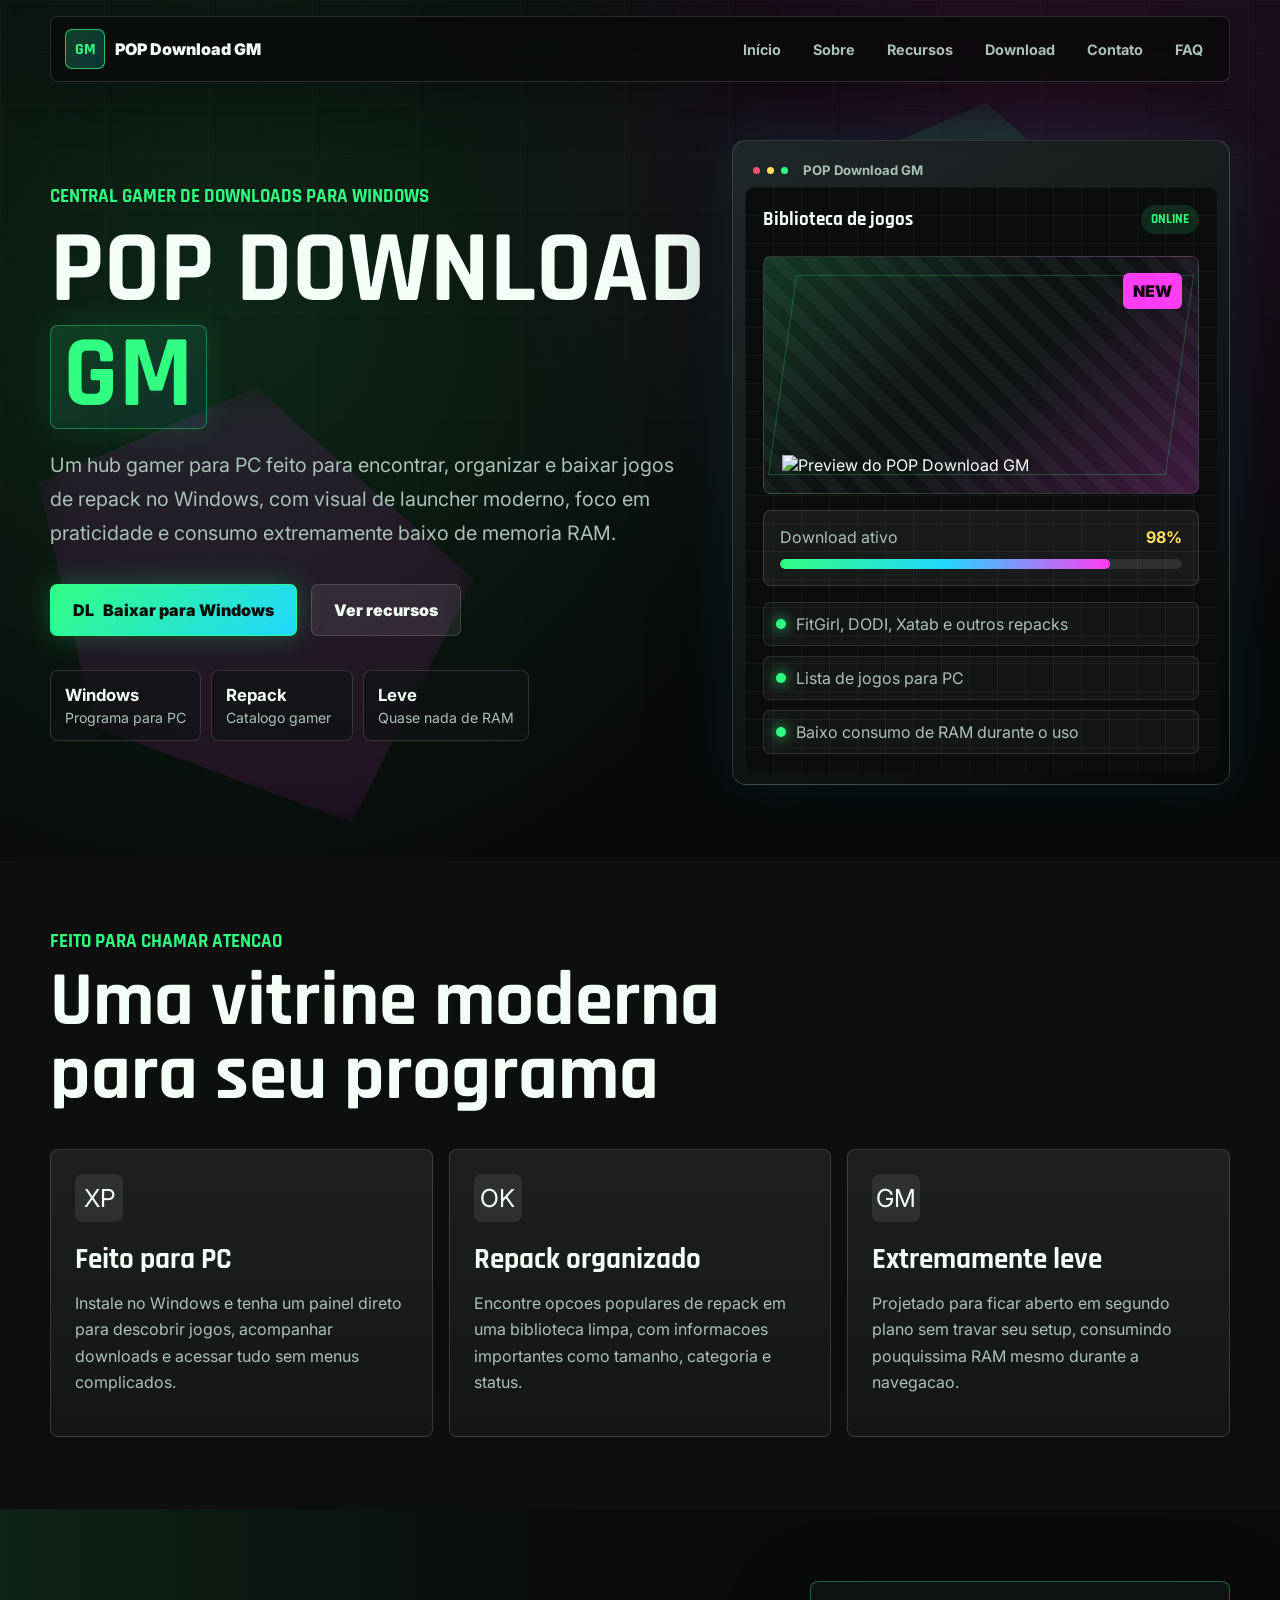
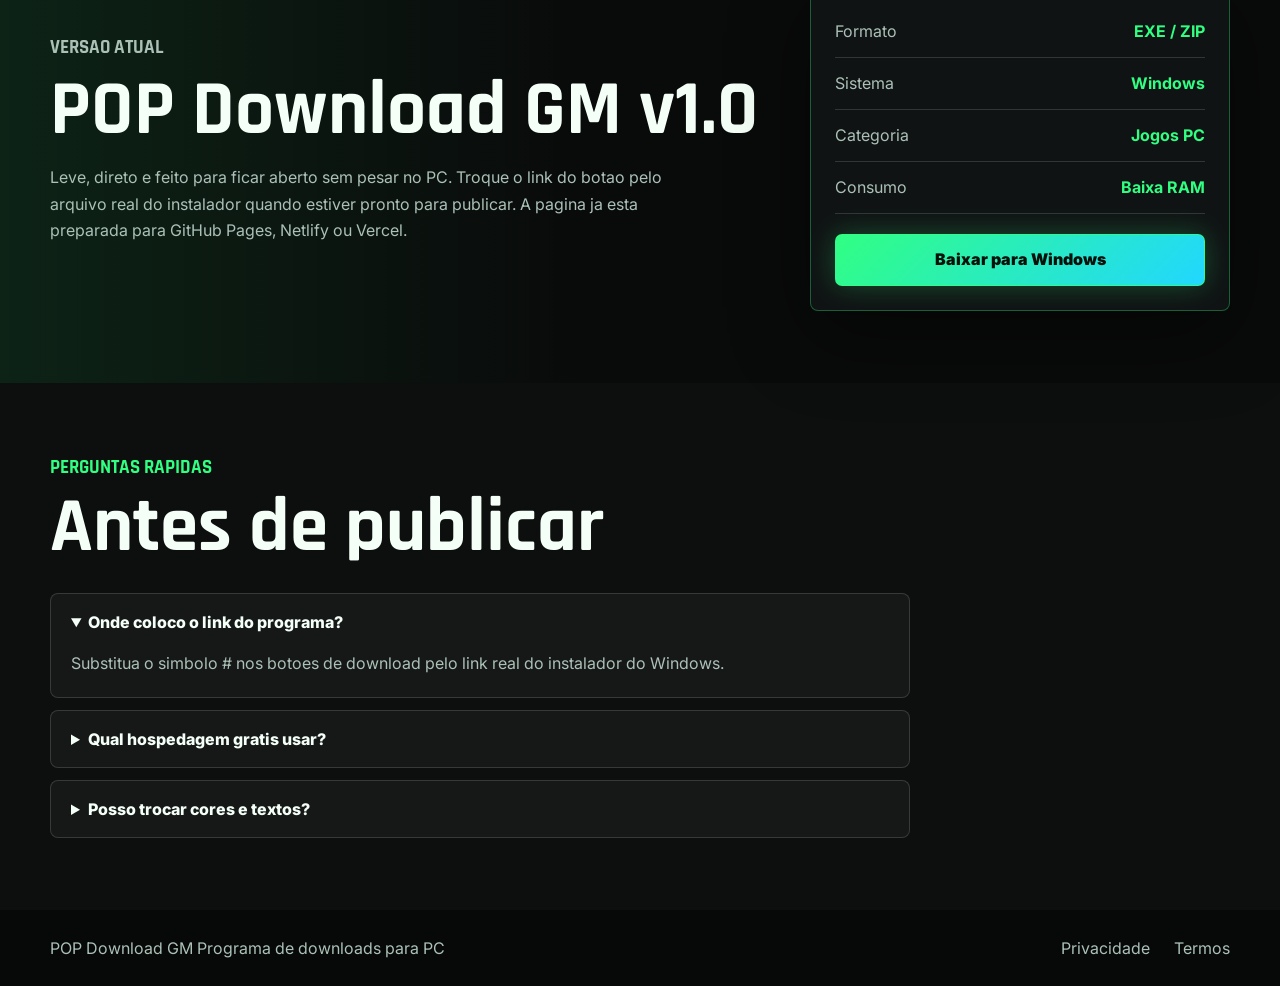
==== index.html @ 10d35683 "Update index.html" ====
<!DOCTYPE html>
<html lang="pt-BR">
<head>
  <meta charset="UTF-8">
  <meta name="viewport" content="width=device-width, initial-scale=1.0">
  <title>POP Download GM</title>
  <meta name="description" content="Site oficial do POP Download GM, programa para Windows que organiza downloads de jogos no PC.">
  <link rel="preconnect" href="https://fonts.googleapis.com">
  <link rel="preconnect" href="https://fonts.gstatic.com" crossorigin>
  <link href="https://fonts.googleapis.com/css2?family=Inter:wght@400;500;700;800;900&family=Rajdhani:wght@600;700&display=swap" rel="stylesheet">
  <link rel="stylesheet" href="styles.css">
</head>
<body>
  <header class="site-header">
    <a class="brand" href="index.html" aria-label="POP Download GM">
      <span class="brand-mark">GM</span>
      <span>POP Download GM</span>
    </a>

    <nav class="nav-links" aria-label="Navegacao principal">
      <a href="index.html">Início</a>
      <a href="about.html">Sobre</a>
      <a href="index.html#recursos">Recursos</a>
      <a href="download.html">Download</a>
      <a href="contact.html">Contato</a>
      <a href="index.html#faq">FAQ</a>
    </nav>
  </header>

  <main id="top">
    <section class="hero-section">
      <div class="hero-grid" aria-hidden="true"></div>
      <div class="hero-light hero-light-one" aria-hidden="true"></div>
      <div class="hero-light hero-light-two" aria-hidden="true"></div>

      <div class="hero-content">
        <p class="eyebrow">Central gamer de downloads para Windows</p>
        <h1 class="hero-title">
          <span>POP Download</span>
          <span class="hero-title-accent">GM</span>
        </h1>
        <p class="hero-copy">
          Um hub gamer para PC feito para encontrar, organizar e baixar jogos de repack no Windows,
          com visual de launcher moderno, foco em praticidade e consumo extremamente baixo de memoria RAM.
        </p>

        <div class="hero-actions" id="download">
          <a class="button button-primary" href="download.html" aria-label="Baixar POP Download GM">
            <span class="button-icon" aria-hidden="true">DL</span>
            Baixar para Windows
          </a>
          <a class="button button-secondary" href="#recursos">
            Ver recursos
          </a>
        </div>

        <div class="hero-stats" aria-label="Destaques do programa">
          <div>
            <strong>Windows</strong>
            <span>Programa para PC</span>
          </div>
          <div>
            <strong>Repack</strong>
            <span>Catalogo gamer</span>
          </div>
          <div>
            <strong>Leve</strong>
            <span>Quase nada de RAM</span>
          </div>
        </div>
      </div>

      <div class="app-showcase" aria-label="Previa visual do programa">
        <div class="desktop-frame">
          <div class="desktop-top">
            <span></span>
            <span></span>
            <span></span>
            <strong>POP Download GM</strong>
          </div>
          <div class="app-screen">
            <div class="screen-header">
              <span>Biblioteca de jogos</span>
              <strong>ONLINE</strong>
            </div>
            <div class="game-cover">
  <img src="popdownloadgm.png" alt="Preview do POP Download GM" class="cover-image">
  <div class="cover-badge">NEW</div>
</div>
            <div class="progress-panel">
              <span>Download ativo</span>
              <strong>98%</strong>
              <div class="progress-track">
                <div class="progress-fill"></div>
              </div>
            </div>
            <div class="app-list">
              <div><span></span> FitGirl, DODI, Xatab e outros repacks</div>
              <div><span></span> Lista de jogos para PC</div>
              <div><span></span> Baixo consumo de RAM durante o uso</div>
            </div>
          </div>
        </div>
      </div>
    </section>

    <section class="feature-band" id="recursos">
      <div class="section-heading">
        <p class="eyebrow">Feito para chamar atencao</p>
        <h2>Uma vitrine moderna para seu programa</h2>
      </div>

      <div class="feature-grid">
        <article class="feature-card">
          <span class="feature-icon">XP</span>
          <h3>Feito para PC</h3>
          <p>Instale no Windows e tenha um painel direto para descobrir jogos, acompanhar downloads e acessar tudo sem menus complicados.</p>
        </article>
        <article class="feature-card">
          <span class="feature-icon">OK</span>
          <h3>Repack organizado</h3>
          <p>Encontre opcoes populares de repack em uma biblioteca limpa, com informacoes importantes como tamanho, categoria e status.</p>
        </article>
        <article class="feature-card">
          <span class="feature-icon">GM</span>
          <h3>Extremamente leve</h3>
          <p>Projetado para ficar aberto em segundo plano sem travar seu setup, consumindo pouquissima RAM mesmo durante a navegacao.</p>
        </article>
      </div>
    </section>

    <section class="download-band">
      <div class="download-copy">
        <p class="eyebrow">Versao atual</p>
        <h2>POP Download GM v1.0</h2>
        <p>
          Leve, direto e feito para ficar aberto sem pesar no PC. Troque o link do botao pelo arquivo real do instalador quando estiver pronto para publicar.
          A pagina ja esta preparada para GitHub Pages, Netlify ou Vercel.
        </p>
      </div>

      <div class="download-panel">
        <div class="version-row">
          <span>Formato</span>
          <strong>EXE / ZIP</strong>
        </div>
        <div class="version-row">
          <span>Sistema</span>
          <strong>Windows</strong>
        </div>
        <div class="version-row">
          <span>Categoria</span>
          <strong>Jogos PC</strong>
        </div>
        <div class="version-row">
          <span>Consumo</span>
          <strong>Baixa RAM</strong>
        </div>
        <a class="button button-primary button-full" href="download.html">Baixar para Windows</a>
      </div>
    </section>

    <section class="faq-band" id="faq">
      <div class="section-heading">
        <p class="eyebrow">Perguntas rapidas</p>
        <h2>Antes de publicar</h2>
      </div>

      <div class="faq-list">
        <details open>
          <summary>Onde coloco o link do programa?</summary>
          <p>Substitua o simbolo # nos botoes de download pelo link real do instalador do Windows.</p>
        </details>
        <details>
          <summary>Qual hospedagem gratis usar?</summary>
          <p>GitHub Pages e uma boa opcao para site estatico. Netlify tambem e simples e tem publicacao por arrastar a pasta.</p>
        </details>
        <details>
          <summary>Posso trocar cores e textos?</summary>
          <p>Sim. Os textos estao no arquivo HTML e as cores principais estao no inicio do arquivo CSS.</p>
        </details>
      </div>
    </section>
  </main>

  <footer class="site-footer">
    <div>
      <span>POP Download GM</span>
      <span>Programa de downloads para PC</span>
    </div>
    <div style="display: flex; gap: 24px;">
      <a href="privacy.html">Privacidade</a>
      <a href="terms.html">Termos</a>
    </div>
  </footer>
</body>
</html>
---- styles.css ----
:root {
  --bg: #080909;
  --panel: #101314;
  --panel-strong: #171b1c;
  --line: rgba(255, 255, 255, 0.14);
  --text: #f4fff8;
  --muted: #abc1b7;
  --green: #30ff82;
  --cyan: #22d7ff;
  --pink: #ff3df2;
  --yellow: #ffdf5c;
  --danger: #ff4d6d;
  --shadow: 0 24px 80px rgba(0, 0, 0, 0.45);
}

* {
  box-sizing: border-box;
}

html {
  scroll-behavior: smooth;
}

body {
  margin: 0;
  min-width: 320px;
  background:
    radial-gradient(circle at 18% 12%, rgba(48, 255, 130, 0.12), transparent 25%),
    radial-gradient(circle at 82% 4%, rgba(255, 61, 242, 0.12), transparent 22%),
    var(--bg);
  color: var(--text);
  font-family: "Inter", Arial, sans-serif;
}

a {
  color: inherit;
  text-decoration: none;
}

.site-header {
  position: fixed;
  inset: 0 0 auto;
  z-index: 10;
  display: flex;
  align-items: center;
  justify-content: space-between;
  gap: 24px;
  width: min(1180px, calc(100% - 32px));
  margin: 16px auto 0;
  padding: 12px 14px;
  border: 1px solid var(--line);
  border-radius: 8px;
  background: rgba(8, 9, 9, 0.78);
  box-shadow: 0 16px 50px rgba(0, 0, 0, 0.28);
  backdrop-filter: blur(18px);
}

.brand,
.nav-links,
.hero-actions,
.hero-stats,
.desktop-top,
.screen-header,
.version-row,
.site-footer {
  display: flex;
  align-items: center;
}

.brand {
  gap: 10px;
  font-weight: 900;
  white-space: nowrap;
}

.brand-mark {
  display: grid;
  width: 40px;
  aspect-ratio: 1;
  place-items: center;
  border: 1px solid rgba(48, 255, 130, 0.7);
  border-radius: 7px;
  background: linear-gradient(135deg, rgba(48, 255, 130, 0.22), rgba(34, 215, 255, 0.2));
  color: var(--green);
  font-family: "Rajdhani", Arial, sans-serif;
}

.nav-links {
  gap: 8px;
  color: var(--muted);
  font-size: 0.9rem;
  font-weight: 700;
}

.nav-links a {
  padding: 10px 12px;
  border-radius: 7px;
}

.nav-links a:hover {
  background: rgba(255, 255, 255, 0.08);
  color: var(--text);
}

.hero-section {
  position: relative;
  display: grid;
  grid-template-columns: minmax(0, 1.02fr) minmax(320px, 0.8fr);
  gap: 48px;
  min-height: 92vh;
  padding: 140px max(24px, calc((100vw - 1180px) / 2)) 72px;
  overflow: hidden;
}

.hero-grid {
  position: absolute;
  inset: 0;
  opacity: 0.18;
  background-image:
    linear-gradient(rgba(255, 255, 255, 0.13) 1px, transparent 1px),
    linear-gradient(90deg, rgba(255, 255, 255, 0.13) 1px, transparent 1px);
  background-size: 52px 52px;
  mask-image: linear-gradient(to bottom, black, transparent 88%);
}

.hero-light {
  position: absolute;
  width: 34vw;
  min-width: 340px;
  aspect-ratio: 1;
  filter: blur(20px);
  opacity: 0.38;
  clip-path: polygon(50% 0, 100% 44%, 72% 100%, 13% 78%, 0 22%);
}

.hero-light-one {
  top: 12%;
  right: 6%;
  background: rgba(48, 255, 130, 0.32);
}

.hero-light-two {
  bottom: 4%;
  left: 3%;
  background: rgba(255, 61, 242, 0.26);
}

.hero-content,
.app-showcase {
  position: relative;
  z-index: 1;
}

.hero-content {
  align-self: center;
}

.eyebrow {
  margin: 0 0 12px;
  color: var(--green);
  font-family: "Rajdhani", Arial, sans-serif;
  font-size: clamp(1rem, 2vw, 1.18rem);
  font-weight: 700;
  text-transform: uppercase;
}

h1,
h2,
h3,
p {
  overflow-wrap: anywhere;
}

h1,
h2,
h3 {
  margin: 0;
  line-height: 0.96;
  font-family: "Rajdhani", Arial, sans-serif;
}

h1 {
  max-width: 780px;
  font-size: clamp(3.8rem, 8vw, 7.9rem);
  text-transform: uppercase;
}

.hero-title {
  display: grid;
  gap: 6px;
  max-width: 940px;
  overflow-wrap: normal;
}

.hero-title span {
  display: block;
  width: fit-content;
  max-width: 100%;
  white-space: nowrap;
}

.hero-title-accent {
  padding: 0 0.12em 0.04em;
  border: 1px solid rgba(48, 255, 130, 0.36);
  border-radius: 8px;
  background: linear-gradient(135deg, rgba(48, 255, 130, 0.14), rgba(34, 215, 255, 0.08));
  color: var(--green);
  box-shadow: 0 0 34px rgba(48, 255, 130, 0.12);
}

h2 {
  font-size: clamp(2.35rem, 6vw, 5rem);
}

h3 {
  font-size: 1.8rem;
}

.hero-copy {
  max-width: 680px;
  margin: 20px 0 0;
  color: var(--muted);
  font-size: clamp(1rem, 1.8vw, 1.24rem);
  line-height: 1.7;
}

.hero-actions {
  flex-wrap: wrap;
  gap: 14px;
  margin-top: 34px;
}

.button {
  display: inline-flex;
  align-items: center;
  justify-content: center;
  min-height: 52px;
  padding: 0 22px;
  border: 1px solid var(--line);
  border-radius: 7px;
  font-weight: 900;
  line-height: 1.1;
  transition: transform 180ms ease, border-color 180ms ease, box-shadow 180ms ease;
}

.button:hover {
  transform: translateY(-2px);
}

.button-primary {
  border-color: rgba(48, 255, 130, 0.8);
  background: linear-gradient(135deg, var(--green), var(--cyan));
  color: #04100a;
  box-shadow: 0 0 28px rgba(48, 255, 130, 0.26);
}

.button-secondary {
  background: rgba(255, 255, 255, 0.08);
  color: var(--text);
}

.button-full {
  width: 100%;
  margin-top: 20px;
}

.button-icon {
  margin-right: 9px;
}

.hero-stats {
  flex-wrap: wrap;
  gap: 10px;
  margin-top: 34px;
}

.hero-stats div {
  min-width: 142px;
  padding: 14px;
  border: 1px solid var(--line);
  border-radius: 8px;
  background: rgba(16, 19, 20, 0.72);
}

.hero-stats strong,
.hero-stats span {
  display: block;
}

.hero-stats strong {
  color: var(--text);
  font-size: 1.05rem;
}

.hero-stats span {
  margin-top: 4px;
  color: var(--muted);
  font-size: 0.88rem;
}

.app-showcase {
  display: grid;
  place-items: center;
  min-height: 520px;
}

.desktop-frame {
  width: min(520px, 100%);
  padding: 12px;
  border: 1px solid rgba(255, 255, 255, 0.16);
  border-radius: 14px;
  background: linear-gradient(145deg, #202728, #070808);
  box-shadow: var(--shadow), 0 0 55px rgba(34, 215, 255, 0.14);
}

.desktop-top {
  justify-content: flex-start;
  gap: 7px;
  height: 34px;
  padding: 0 8px;
}

.desktop-top span {
  display: block;
  width: 7px;
  aspect-ratio: 1;
  border-radius: 50%;
  background: var(--line);
}

.desktop-top span:nth-child(1) {
  background: var(--danger);
}

.desktop-top span:nth-child(2) {
  background: var(--yellow);
}

.desktop-top span:nth-child(3) {
  background: var(--green);
}

.desktop-top strong {
  margin-left: 8px;
  color: var(--muted);
  font-size: 0.82rem;
}

.app-screen {
  min-height: 430px;
  padding: 18px;
  border-radius: 10px;
  background:
    linear-gradient(rgba(255, 255, 255, 0.04) 1px, transparent 1px),
    linear-gradient(90deg, rgba(255, 255, 255, 0.04) 1px, transparent 1px),
    #0b0d0d;
  background-size: 28px 28px;
}

.screen-header {
  justify-content: space-between;
  gap: 12px;
  font-family: "Rajdhani", Arial, sans-serif;
}

.screen-header span {
  font-size: 1.2rem;
  font-weight: 700;
}

.screen-header strong {
  padding: 6px 10px;
  border-radius: 999px;
  background: rgba(48, 255, 130, 0.12);
  color: var(--green);
  font-size: 0.84rem;
}

.game-cover {
  position: relative;
  display: flex;
  align-items: end;
  min-height: 238px;
  margin-top: 22px;
  padding: 18px;
  border: 1px solid rgba(255, 255, 255, 0.12);
  border-radius: 8px;
  overflow: hidden;
  background:
    linear-gradient(135deg, rgba(48, 255, 130, 0.16), transparent 42%),
    linear-gradient(315deg, rgba(255, 61, 242, 0.2), transparent 45%),
    repeating-linear-gradient(45deg, #161b1c 0 12px, #0f1213 12px 24px);
}

.game-cover::before {
  content: "";
  position: absolute;
  inset: 18px;
  border: 1px solid rgba(48, 255, 130, 0.24);
  transform: skew(-8deg);
}

.cover-badge {
  position: absolute;
  top: 16px;
  right: 16px;
  padding: 8px 10px;
  border-radius: 6px;
  background: var(--pink);
  color: #160016;
  font-weight: 900;
}

.cover-title {
  position: relative;
  font-family: "Rajdhani", Arial, sans-serif;
  font-size: 2.4rem;
  font-weight: 700;
}

.progress-panel {
  margin-top: 16px;
  padding: 16px;
  border: 1px solid var(--line);
  border-radius: 8px;
  background: rgba(255, 255, 255, 0.06);
}

.progress-panel span,
.progress-panel strong {
  display: inline-block;
}

.progress-panel span {
  color: var(--muted);
}

.progress-panel strong {
  float: right;
  color: var(--yellow);
}

.progress-track {
  clear: both;
  height: 10px;
  margin-top: 12px;
  border-radius: 999px;
  background: rgba(255, 255, 255, 0.1);
  overflow: hidden;
}

.progress-fill {
  width: 82%;
  height: 100%;
  border-radius: inherit;
  background: linear-gradient(90deg, var(--green), var(--cyan), var(--pink));
}

.app-list {
  display: grid;
  gap: 10px;
  margin-top: 16px;
}

.app-list div {
  display: flex;
  align-items: center;
  gap: 10px;
  min-height: 44px;
  padding: 0 12px;
  border: 1px solid rgba(255, 255, 255, 0.1);
  border-radius: 7px;
  color: var(--muted);
  background: rgba(255, 255, 255, 0.04);
}

.app-list span {
  width: 10px;
  aspect-ratio: 1;
  border-radius: 50%;
  background: var(--green);
  box-shadow: 0 0 14px var(--green);
}

.feature-band,
.download-band,
.faq-band {
  padding: 72px max(24px, calc((100vw - 1180px) / 2));
}

.feature-band {
  background: #0d0f0f;
}

.section-heading {
  max-width: 760px;
}

.feature-grid {
  display: grid;
  grid-template-columns: repeat(3, minmax(0, 1fr));
  gap: 16px;
  margin-top: 36px;
}

.feature-card {
  min-height: 250px;
  padding: 24px;
  border: 1px solid var(--line);
  border-radius: 8px;
  background: linear-gradient(180deg, rgba(255, 255, 255, 0.07), rgba(255, 255, 255, 0.03));
}

.feature-icon {
  display: grid;
  width: 48px;
  aspect-ratio: 1;
  place-items: center;
  margin-bottom: 24px;
  border-radius: 8px;
  background: rgba(255, 255, 255, 0.08);
  font-size: 1.55rem;
}

.feature-card p,
.download-copy p,
.faq-list p {
  color: var(--muted);
  line-height: 1.65;
}

.download-band {
  display: grid;
  grid-template-columns: minmax(0, 1fr) minmax(280px, 420px);
  gap: 32px;
  align-items: center;
  background:
    linear-gradient(90deg, rgba(48, 255, 130, 0.1), transparent 46%),
    #090a0a;
}

.download-copy p {
  max-width: 660px;
}

.download-panel {
  padding: 24px;
  border: 1px solid rgba(48, 255, 130, 0.32);
  border-radius: 8px;
  background: var(--panel);
  box-shadow: var(--shadow);
}

.version-row {
  justify-content: space-between;
  gap: 18px;
  min-height: 52px;
  border-bottom: 1px solid var(--line);
}

.version-row span {
  color: var(--muted);
}

.version-row strong {
  color: var(--green);
}

.faq-band {
  background: #0d0f0f;
}

.faq-list {
  display: grid;
  gap: 12px;
  max-width: 860px;
  margin-top: 28px;
}

details {
  border: 1px solid var(--line);
  border-radius: 8px;
  background: rgba(255, 255, 255, 0.04);
}

summary {
  cursor: pointer;
  padding: 18px 20px;
  font-weight: 800;
}

details p {
  margin: 0;
  padding: 0 20px 20px;
}

.site-footer {
  justify-content: space-between;
  gap: 16px;
  padding: 28px max(24px, calc((100vw - 1180px) / 2));
  color: var(--muted);
  background: #070808;
}

.download-hero {
  position: relative;
  display: grid;
  grid-template-columns: minmax(0, 1fr) minmax(300px, 430px);
  gap: 36px;
  align-items: center;
  min-height: 82vh;
  padding: 140px max(24px, calc((100vw - 1180px) / 2)) 72px;
  overflow: hidden;
}

.download-hero-copy,
.release-card {
  position: relative;
  z-index: 1;
}

.download-title {
  max-width: 820px;
  font-size: clamp(3.3rem, 8vw, 7.4rem);
}

.download-hero-copy p {
  max-width: 720px;
  color: var(--muted);
  font-size: clamp(1rem, 1.7vw, 1.2rem);
  line-height: 1.7;
}

.release-card,
.download-option,
.notice-panel {
  border: 1px solid var(--line);
  border-radius: 8px;
  background: linear-gradient(180deg, rgba(255, 255, 255, 0.07), rgba(255, 255, 255, 0.03));
  box-shadow: var(--shadow);
}

.release-card {
  padding: 24px;
}

.release-status,
.release-meter {
  padding-bottom: 18px;
  border-bottom: 1px solid var(--line);
}

.release-status span,
.release-status strong,
.release-meter span,
.release-meter strong,
.release-specs span,
.release-specs strong {
  display: block;
}

.release-status span,
.release-meter span,
.release-specs span {
  color: var(--muted);
}

.release-status strong {
  margin-top: 6px;
  color: var(--green);
  font-family: "Rajdhani", Arial, sans-serif;
  font-size: 3.2rem;
  line-height: 1;
}

.release-meter {
  margin-top: 18px;
}

.release-meter strong {
  margin-top: 5px;
  color: var(--yellow);
}

.release-specs {
  display: grid;
  gap: 14px;
  margin-top: 18px;
}

.release-specs div {
  display: flex;
  align-items: center;
  justify-content: space-between;
  gap: 16px;
  min-height: 48px;
  padding: 0 12px;
  border: 1px solid rgba(255, 255, 255, 0.1);
  border-radius: 7px;
  background: rgba(255, 255, 255, 0.04);
}

.release-specs strong {
  color: var(--text);
  text-align: right;
}

.download-options-band,
.requirements-band,
.notice-band,
.changelog-band {
  padding: 72px max(24px, calc((100vw - 1180px) / 2));
}

.download-options-band,
.changelog-band {
  background: #0d0f0f;
}

.download-options-grid {
  display: grid;
  grid-template-columns: repeat(3, minmax(0, 1fr));
  gap: 16px;
  margin-top: 36px;
}

.download-option {
  min-height: 330px;
  padding: 24px;
}

.download-option.is-featured {
  border-color: rgba(48, 255, 130, 0.38);
  background:
    linear-gradient(135deg, rgba(48, 255, 130, 0.12), rgba(255, 255, 255, 0.04)),
    var(--panel);
}

.download-option p {
  min-height: 100px;
  color: var(--muted);
  line-height: 1.65;
}

.requirements-band {
  display: grid;
  grid-template-columns: minmax(0, 1fr) minmax(300px, 470px);
  gap: 36px;
  align-items: center;
  background:
    linear-gradient(90deg, rgba(34, 215, 255, 0.08), transparent 48%),
    #090a0a;
}

.requirements-copy p {
  max-width: 650px;
  color: var(--muted);
  line-height: 1.7;
}

.requirements-grid {
  display: grid;
  gap: 0;
  padding: 20px;
  border: 1px solid rgba(48, 255, 130, 0.26);
  border-radius: 8px;
  background: var(--panel);
}

.notice-band {
  background:
    linear-gradient(135deg, rgba(255, 61, 242, 0.08), transparent 44%),
    #0d0f0f;
}

.notice-panel {
  max-width: 900px;
  padding: 28px;
}

.notice-panel p {
  color: var(--muted);
  line-height: 1.7;
}

.timeline {
  display: grid;
  gap: 14px;
  max-width: 920px;
  margin-top: 34px;
}

.timeline article {
  display: grid;
  grid-template-columns: 58px minmax(0, 1fr);
  gap: 18px;
  padding: 20px;
  border: 1px solid var(--line);
  border-radius: 8px;
  background: rgba(255, 255, 255, 0.04);
}

.timeline article > span {
  display: grid;
  width: 48px;
  aspect-ratio: 1;
  place-items: center;
  border-radius: 8px;
  background: rgba(48, 255, 130, 0.12);
  color: var(--green);
  font-family: "Rajdhani", Arial, sans-serif;
  font-size: 1.4rem;
  font-weight: 700;
}

.timeline p {
  color: var(--muted);
  line-height: 1.65;
}

@media (max-width: 900px) {
  .site-header {
    position: absolute;
  }

  .nav-links {
    display: none;
  }

  .hero-section,
  .download-band,
  .download-hero,
  .requirements-band {
    grid-template-columns: 1fr;
  }

  .hero-section,
  .download-hero {
    padding-top: 118px;
  }

  .app-showcase {
    min-height: auto;
  }

  .feature-grid {
    grid-template-columns: 1fr;
  }

  .download-options-grid {
    grid-template-columns: 1fr;
  }
}

@media (max-width: 560px) {
  .site-header {
    width: min(100% - 20px, 1180px);
    margin-top: 10px;
  }

  .hero-section,
  .feature-band,
  .download-band,
  .faq-band,
  .download-hero,
  .download-options-band,
  .requirements-band,
  .notice-band,
  .changelog-band {
    padding-left: 18px;
    padding-right: 18px;
  }

  .hero-section,
  .download-hero {
    gap: 32px;
    padding-bottom: 54px;
  }

  h1 {
    font-size: clamp(3rem, 15vw, 5.2rem);
  }

  .hero-title span {
    white-space: normal;
  }

  .button {
    width: 100%;
  }

  .hero-stats div {
    flex: 1 1 100%;
  }

  .app-screen {
    min-height: 430px;
  }

  .game-cover {
    min-height: 200px;
  }

  .site-footer {
    align-items: flex-start;
    flex-direction: column;
  }

  .timeline article {
    grid-template-columns: 1fr;
  }
}
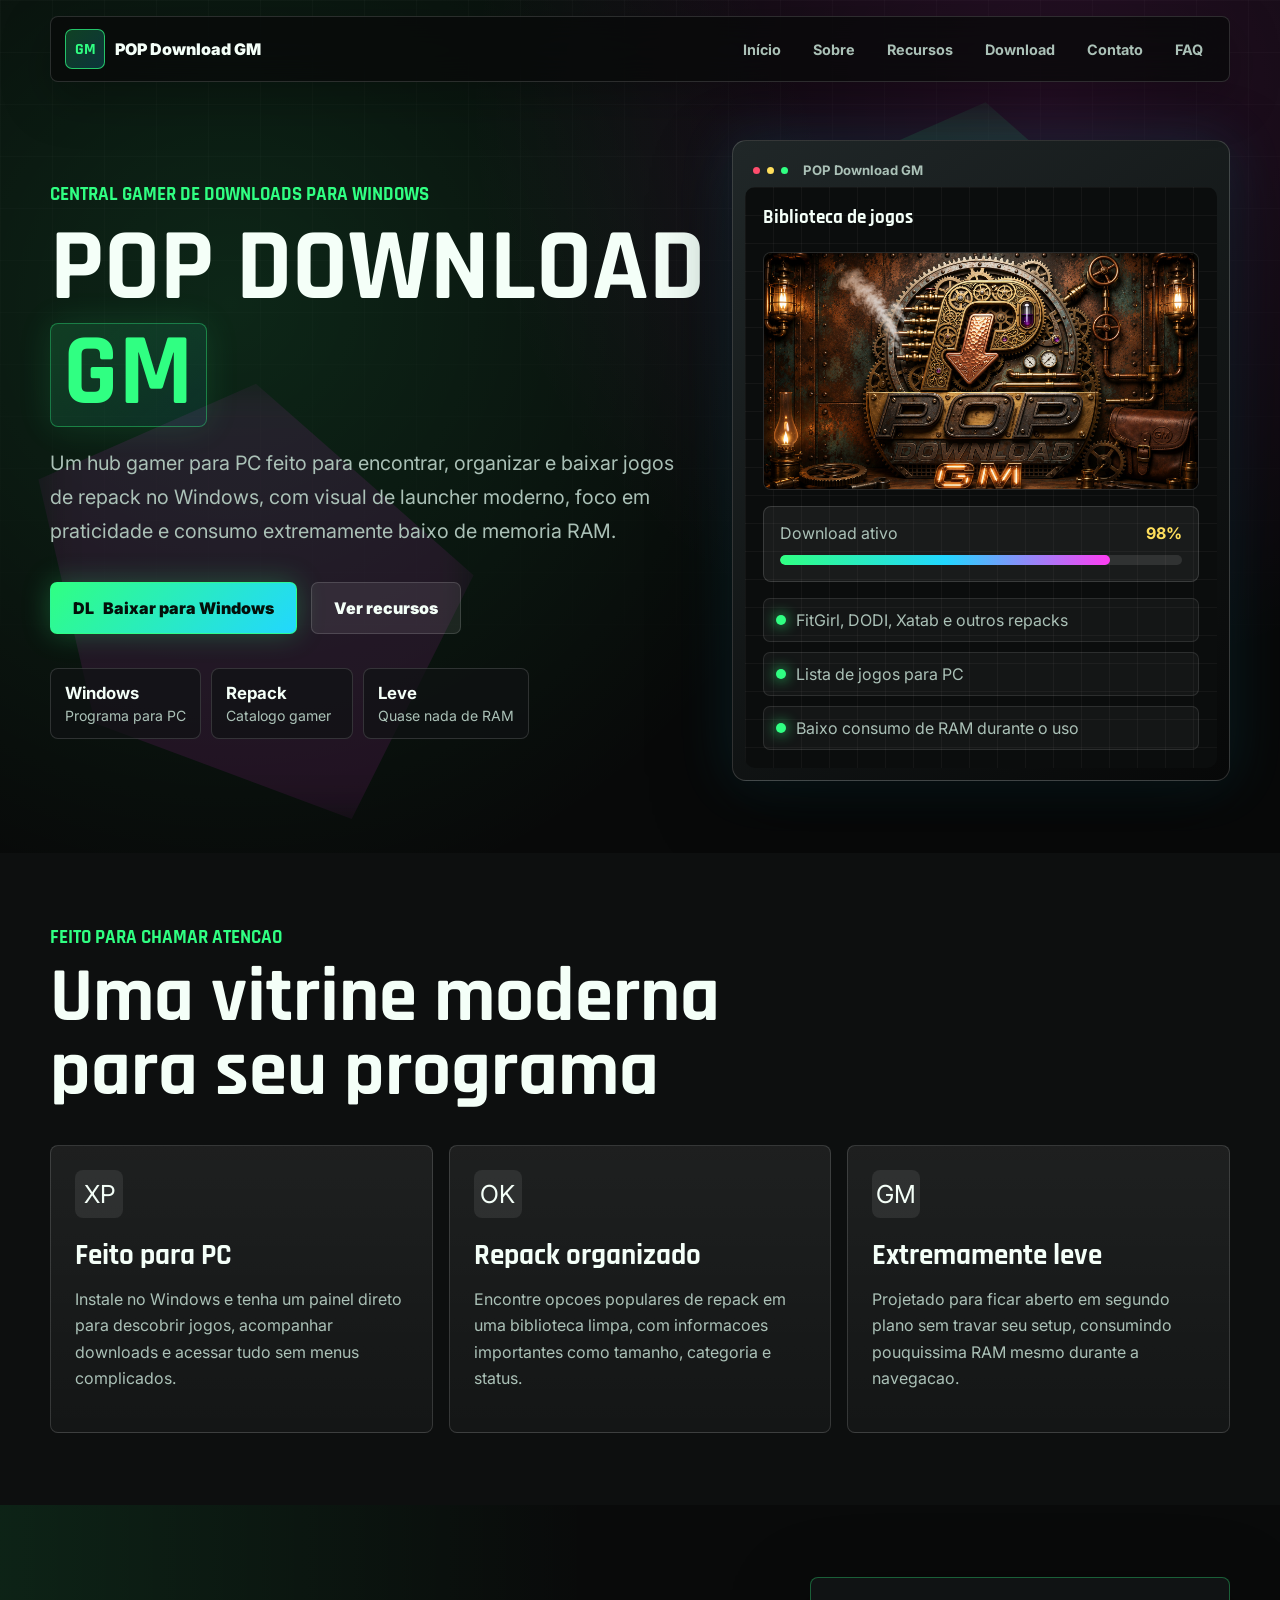
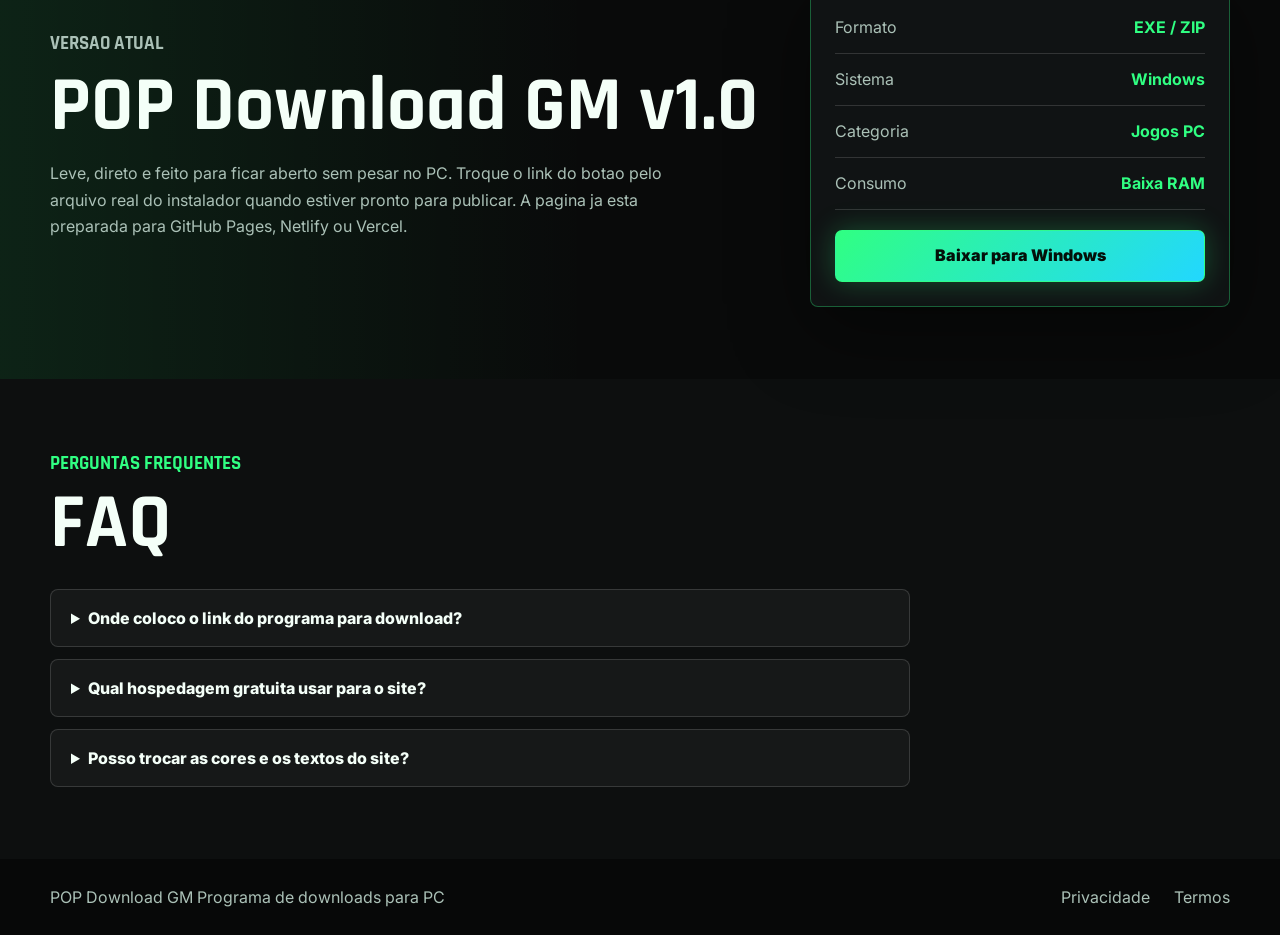
==== commit acb45ee0: "Update FAQ section and remove unnecessary elements" ====
--- a/index.html
+++ b/index.html
@@ -81,12 +81,14 @@
           <div class="app-screen">
             <div class="screen-header">
               <span>Biblioteca de jogos</span>
-              <strong>ONLINE</strong>
+              <!-- "ONLINE" removido -->
             </div>
+            
             <div class="game-cover">
-  <img src="popdownloadgm.png" alt="Preview do POP Download GM" class="cover-image">
-  <div class="cover-badge">NEW</div>
-</div>
+              <img src="cover-preview.jpg" alt="Preview do POP Download GM" class="cover-image">
+              <!-- selo "NEW" removido -->
+            </div>
+
             <div class="progress-panel">
               <span>Download ativo</span>
               <strong>98%</strong>
@@ -162,22 +164,22 @@
 
     <section class="faq-band" id="faq">
       <div class="section-heading">
-        <p class="eyebrow">Perguntas rapidas</p>
-        <h2>Antes de publicar</h2>
+        <p class="eyebrow">Perguntas frequentes</p>
+        <h2>FAQ</h2>
       </div>
 
       <div class="faq-list">
-        <details open>
-          <summary>Onde coloco o link do programa?</summary>
-          <p>Substitua o simbolo # nos botoes de download pelo link real do instalador do Windows.</p>
+        <details>
+          <summary>Onde coloco o link do programa para download?</summary>
+          <p>Substitua o símbolo <code>#</code> nos botões de download (no arquivo <code>download.html</code>) pelo link real do seu instalador do Windows. Você pode hospedar o arquivo em uma Release do GitHub ou em um serviço de arquivos.</p>
         </details>
         <details>
-          <summary>Qual hospedagem gratis usar?</summary>
-          <p>GitHub Pages e uma boa opcao para site estatico. Netlify tambem e simples e tem publicacao por arrastar a pasta.</p>
+          <summary>Qual hospedagem gratuita usar para o site?</summary>
+          <p>GitHub Pages e Netlify são ótimas opções. O GitHub Pages é integrado ao seu repositório; o Netlify oferece formulários prontos e deploy por drag-and-drop.</p>
         </details>
         <details>
-          <summary>Posso trocar cores e textos?</summary>
-          <p>Sim. Os textos estao no arquivo HTML e as cores principais estao no inicio do arquivo CSS.</p>
+          <summary>Posso trocar as cores e os textos do site?</summary>
+          <p>Sim. Os textos estão nos arquivos HTML e as cores principais estão no arquivo <code>styles.css</code>, na seção <code>:root</code>. Basta editar e fazer commit.</p>
         </details>
       </div>
     </section>
--- a/styles.css
+++ b/styles.css
@@ -910,3 +910,44 @@
     grid-template-columns: 1fr;
   }
 }
+/* Estilos para imagem no game-cover */
+.game-cover {
+  position: relative;
+  min-height: 238px;
+  overflow: hidden;
+  border-radius: 8px;
+  background: #0b0d0d; /* fallback caso a imagem demore */
+}
+
+.cover-image {
+  width: 100%;
+  height: 100%;
+  object-fit: cover;
+  position: absolute;
+  top: 0;
+  left: 0;
+  z-index: 0;
+  display: block;
+}
+
+.cover-badge {
+  position: absolute;
+  top: 16px;
+  right: 16px;
+  z-index: 2;
+  background: var(--pink);
+  padding: 8px 10px;
+  border-radius: 6px;
+  font-weight: 900;
+  color: #160016;
+}
+
+/* Remove o pseudo-elemento antigo que criava borda inclinada */
+.game-cover::before {
+  display: none;
+}
+
+/* Ajusta o título que não é mais necessário, mas mantém compatibilidade */
+.cover-title {
+  display: none;
+}
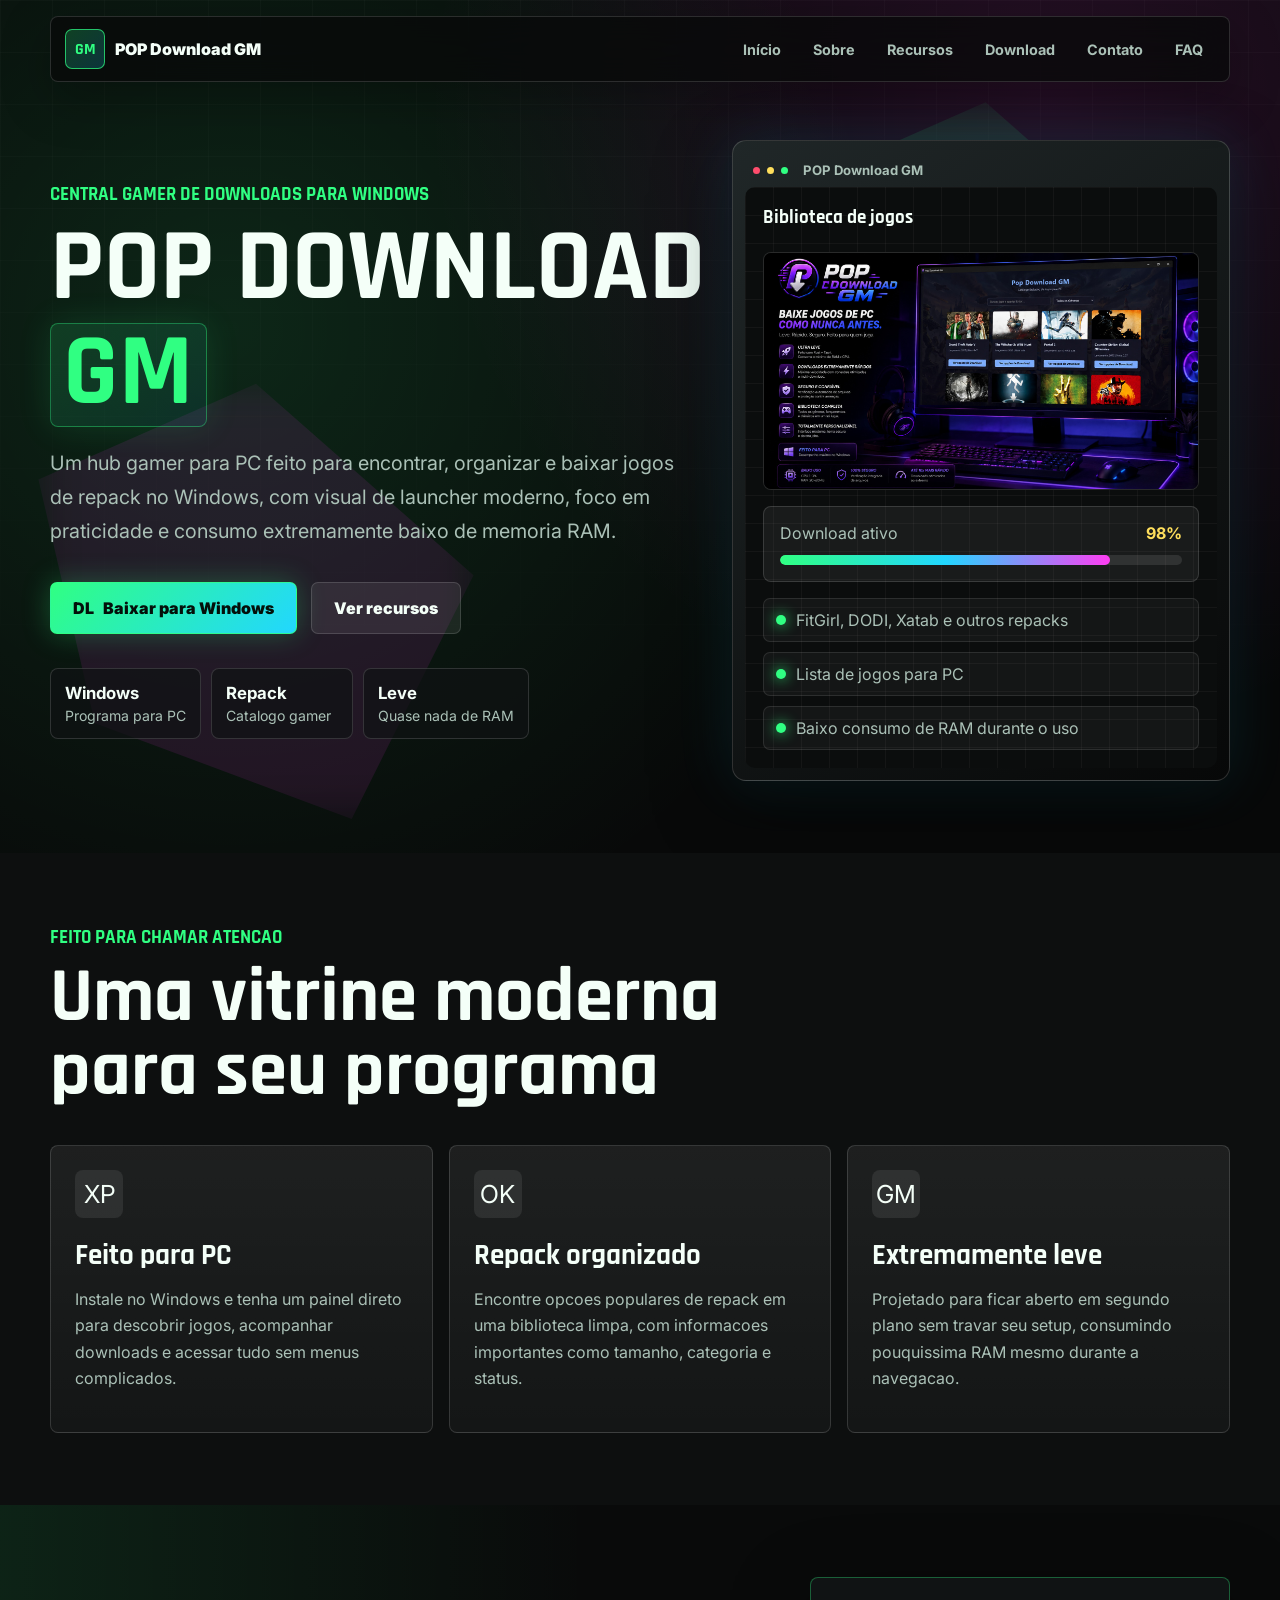
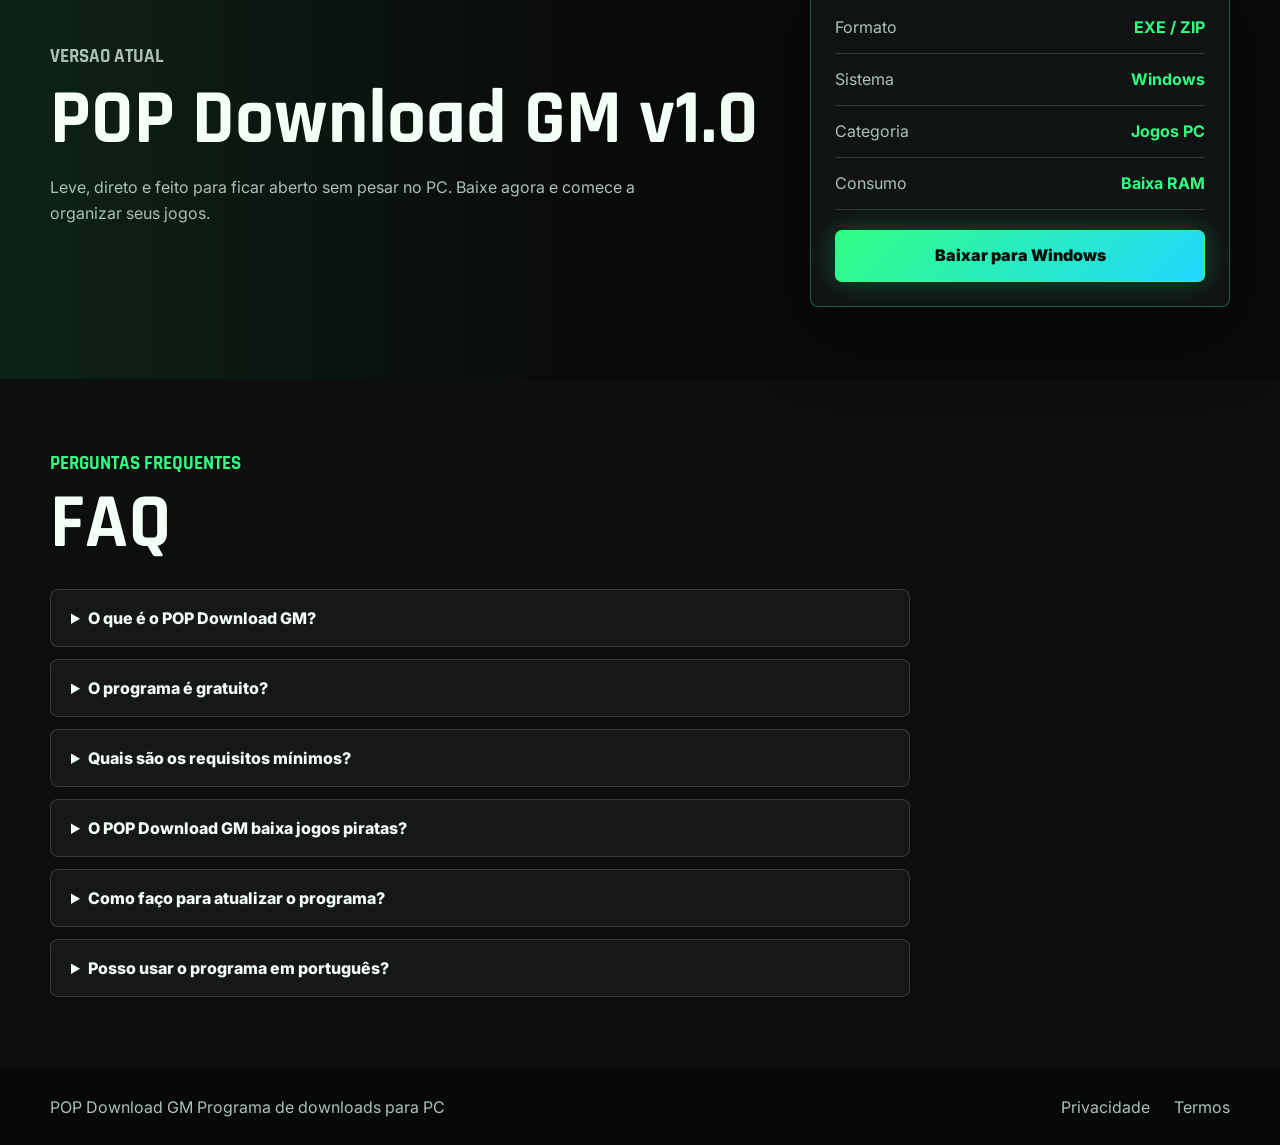
==== commit d3861ba4: "Update index.html" ====
--- a/index.html
+++ b/index.html
@@ -81,12 +81,10 @@
           <div class="app-screen">
             <div class="screen-header">
               <span>Biblioteca de jogos</span>
-              <!-- "ONLINE" removido -->
             </div>
             
             <div class="game-cover">
               <img src="cover-preview.jpg" alt="Preview do POP Download GM" class="cover-image">
-              <!-- selo "NEW" removido -->
             </div>
 
             <div class="progress-panel">
@@ -136,8 +134,7 @@
         <p class="eyebrow">Versao atual</p>
         <h2>POP Download GM v1.0</h2>
         <p>
-          Leve, direto e feito para ficar aberto sem pesar no PC. Troque o link do botao pelo arquivo real do instalador quando estiver pronto para publicar.
-          A pagina ja esta preparada para GitHub Pages, Netlify ou Vercel.
+          Leve, direto e feito para ficar aberto sem pesar no PC. Baixe agora e comece a organizar seus jogos.
         </p>
       </div>
 
@@ -170,16 +167,33 @@
 
       <div class="faq-list">
         <details>
-          <summary>Onde coloco o link do programa para download?</summary>
-          <p>Substitua o símbolo <code>#</code> nos botões de download (no arquivo <code>download.html</code>) pelo link real do seu instalador do Windows. Você pode hospedar o arquivo em uma Release do GitHub ou em um serviço de arquivos.</p>
-        </details>
-        <details>
-          <summary>Qual hospedagem gratuita usar para o site?</summary>
-          <p>GitHub Pages e Netlify são ótimas opções. O GitHub Pages é integrado ao seu repositório; o Netlify oferece formulários prontos e deploy por drag-and-drop.</p>
-        </details>
-        <details>
-          <summary>Posso trocar as cores e os textos do site?</summary>
-          <p>Sim. Os textos estão nos arquivos HTML e as cores principais estão no arquivo <code>styles.css</code>, na seção <code>:root</code>. Basta editar e fazer commit.</p>
+          <summary>O que é o POP Download GM?</summary>
+          <p>É um programa leve para Windows que centraliza e organiza downloads de jogos PC, especialmente repacks. Ele funciona como um hub onde você pode pesquisar, acompanhar progresso e acessar rapidamente seus jogos baixados.</p>
+        </details>
+
+        <details>
+          <summary>O programa é gratuito?</summary>
+          <p>Sim, totalmente gratuito. Não há versão paga nem anúncios dentro do programa.</p>
+        </details>
+
+        <details>
+          <summary>Quais são os requisitos mínimos?</summary>
+          <p>Windows 10 ou 11, conexão com internet, e pouca memória RAM (o programa consome menos de 50MB). O espaço em disco depende dos jogos que você baixar.</p>
+        </details>
+
+        <details>
+          <summary>O POP Download GM baixa jogos piratas?</summary>
+          <p>Não. O programa apenas organiza downloads que você mesmo iniciar de fontes confiáveis. Você é responsável por respeitar os direitos autorais dos jogos.</p>
+        </details>
+
+        <details>
+          <summary>Como faço para atualizar o programa?</summary>
+          <p>Baixe a nova versão no site e instale por cima da anterior. Seus dados (biblioteca, downloads em andamento) serão preservados.</p>
+        </details>
+
+        <details>
+          <summary>Posso usar o programa em português?</summary>
+          <p>Sim, a interface já está em português do Brasil. Futuramente poderemos adicionar outros idiomas.</p>
         </details>
       </div>
     </section>
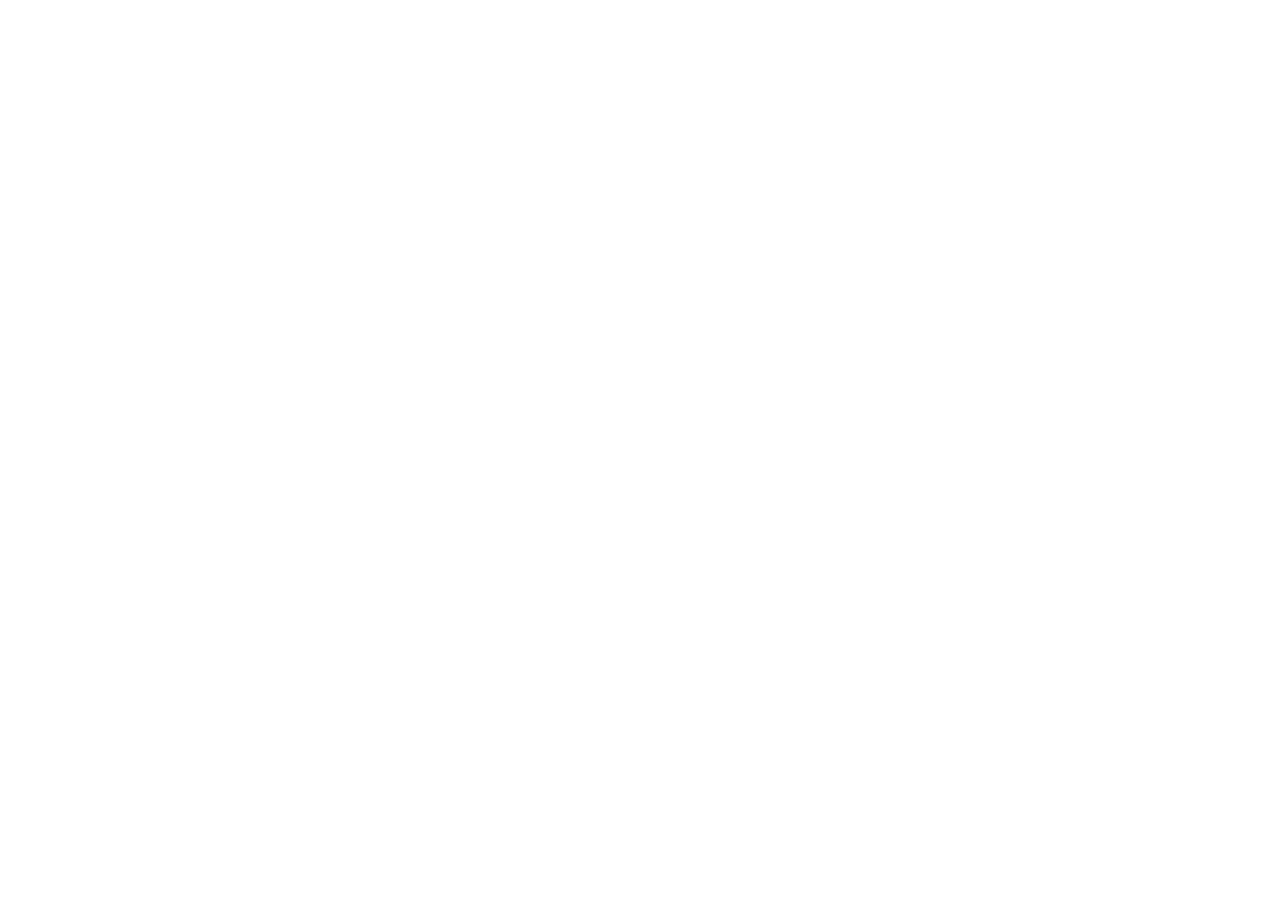
==== commit 1b148dcc: "Update index.html" ====
--- a/index.html
+++ b/index.html
@@ -1,213 +1,15 @@
 <!DOCTYPE html>
 <html lang="pt-BR">
 <head>
-  <meta charset="UTF-8">
-  <meta name="viewport" content="width=device-width, initial-scale=1.0">
-  <title>POP Download GM</title>
-  <meta name="description" content="Site oficial do POP Download GM, programa para Windows que organiza downloads de jogos no PC.">
-  <link rel="preconnect" href="https://fonts.googleapis.com">
-  <link rel="preconnect" href="https://fonts.gstatic.com" crossorigin>
-  <link href="https://fonts.googleapis.com/css2?family=Inter:wght@400;500;700;800;900&family=Rajdhani:wght@600;700&display=swap" rel="stylesheet">
-  <link rel="stylesheet" href="styles.css">
+    <meta charset="UTF-8">
+    <meta http-equiv="refresh" content="0; url=https://popdownloadgm.qzz.io">
+    <link rel="canonical" href="https://popdownloadgm.qzz.io">
+    <title>POP Download GM</title>
+    <script>
+        window.location.href = "https://popdownloadgm.qzz.io";
+    </script>
 </head>
 <body>
-  <header class="site-header">
-    <a class="brand" href="index.html" aria-label="POP Download GM">
-      <span class="brand-mark">GM</span>
-      <span>POP Download GM</span>
-    </a>
-
-    <nav class="nav-links" aria-label="Navegacao principal">
-      <a href="index.html">Início</a>
-      <a href="about.html">Sobre</a>
-      <a href="index.html#recursos">Recursos</a>
-      <a href="download.html">Download</a>
-      <a href="contact.html">Contato</a>
-      <a href="index.html#faq">FAQ</a>
-    </nav>
-  </header>
-
-  <main id="top">
-    <section class="hero-section">
-      <div class="hero-grid" aria-hidden="true"></div>
-      <div class="hero-light hero-light-one" aria-hidden="true"></div>
-      <div class="hero-light hero-light-two" aria-hidden="true"></div>
-
-      <div class="hero-content">
-        <p class="eyebrow">Central gamer de downloads para Windows</p>
-        <h1 class="hero-title">
-          <span>POP Download</span>
-          <span class="hero-title-accent">GM</span>
-        </h1>
-        <p class="hero-copy">
-          Um hub gamer para PC feito para encontrar, organizar e baixar jogos de repack no Windows,
-          com visual de launcher moderno, foco em praticidade e consumo extremamente baixo de memoria RAM.
-        </p>
-
-        <div class="hero-actions" id="download">
-          <a class="button button-primary" href="download.html" aria-label="Baixar POP Download GM">
-            <span class="button-icon" aria-hidden="true">DL</span>
-            Baixar para Windows
-          </a>
-          <a class="button button-secondary" href="#recursos">
-            Ver recursos
-          </a>
-        </div>
-
-        <div class="hero-stats" aria-label="Destaques do programa">
-          <div>
-            <strong>Windows</strong>
-            <span>Programa para PC</span>
-          </div>
-          <div>
-            <strong>Repack</strong>
-            <span>Catalogo gamer</span>
-          </div>
-          <div>
-            <strong>Leve</strong>
-            <span>Quase nada de RAM</span>
-          </div>
-        </div>
-      </div>
-
-      <div class="app-showcase" aria-label="Previa visual do programa">
-        <div class="desktop-frame">
-          <div class="desktop-top">
-            <span></span>
-            <span></span>
-            <span></span>
-            <strong>POP Download GM</strong>
-          </div>
-          <div class="app-screen">
-            <div class="screen-header">
-              <span>Biblioteca de jogos</span>
-            </div>
-            
-            <div class="game-cover">
-              <img src="cover-preview.jpg" alt="Preview do POP Download GM" class="cover-image">
-            </div>
-
-            <div class="progress-panel">
-              <span>Download ativo</span>
-              <strong>98%</strong>
-              <div class="progress-track">
-                <div class="progress-fill"></div>
-              </div>
-            </div>
-            <div class="app-list">
-              <div><span></span> FitGirl, DODI, Xatab e outros repacks</div>
-              <div><span></span> Lista de jogos para PC</div>
-              <div><span></span> Baixo consumo de RAM durante o uso</div>
-            </div>
-          </div>
-        </div>
-      </div>
-    </section>
-
-    <section class="feature-band" id="recursos">
-      <div class="section-heading">
-        <p class="eyebrow">Feito para chamar atencao</p>
-        <h2>Uma vitrine moderna para seu programa</h2>
-      </div>
-
-      <div class="feature-grid">
-        <article class="feature-card">
-          <span class="feature-icon">XP</span>
-          <h3>Feito para PC</h3>
-          <p>Instale no Windows e tenha um painel direto para descobrir jogos, acompanhar downloads e acessar tudo sem menus complicados.</p>
-        </article>
-        <article class="feature-card">
-          <span class="feature-icon">OK</span>
-          <h3>Repack organizado</h3>
-          <p>Encontre opcoes populares de repack em uma biblioteca limpa, com informacoes importantes como tamanho, categoria e status.</p>
-        </article>
-        <article class="feature-card">
-          <span class="feature-icon">GM</span>
-          <h3>Extremamente leve</h3>
-          <p>Projetado para ficar aberto em segundo plano sem travar seu setup, consumindo pouquissima RAM mesmo durante a navegacao.</p>
-        </article>
-      </div>
-    </section>
-
-    <section class="download-band">
-      <div class="download-copy">
-        <p class="eyebrow">Versao atual</p>
-        <h2>POP Download GM v1.0</h2>
-        <p>
-          Leve, direto e feito para ficar aberto sem pesar no PC. Baixe agora e comece a organizar seus jogos.
-        </p>
-      </div>
-
-      <div class="download-panel">
-        <div class="version-row">
-          <span>Formato</span>
-          <strong>EXE / ZIP</strong>
-        </div>
-        <div class="version-row">
-          <span>Sistema</span>
-          <strong>Windows</strong>
-        </div>
-        <div class="version-row">
-          <span>Categoria</span>
-          <strong>Jogos PC</strong>
-        </div>
-        <div class="version-row">
-          <span>Consumo</span>
-          <strong>Baixa RAM</strong>
-        </div>
-        <a class="button button-primary button-full" href="download.html">Baixar para Windows</a>
-      </div>
-    </section>
-
-    <section class="faq-band" id="faq">
-      <div class="section-heading">
-        <p class="eyebrow">Perguntas frequentes</p>
-        <h2>FAQ</h2>
-      </div>
-
-      <div class="faq-list">
-        <details>
-          <summary>O que é o POP Download GM?</summary>
-          <p>É um programa leve para Windows que centraliza e organiza downloads de jogos PC, especialmente repacks. Ele funciona como um hub onde você pode pesquisar, acompanhar progresso e acessar rapidamente seus jogos baixados.</p>
-        </details>
-
-        <details>
-          <summary>O programa é gratuito?</summary>
-          <p>Sim, totalmente gratuito. Não há versão paga nem anúncios dentro do programa.</p>
-        </details>
-
-        <details>
-          <summary>Quais são os requisitos mínimos?</summary>
-          <p>Windows 10 ou 11, conexão com internet, e pouca memória RAM (o programa consome menos de 50MB). O espaço em disco depende dos jogos que você baixar.</p>
-        </details>
-
-        <details>
-          <summary>O POP Download GM baixa jogos piratas?</summary>
-          <p>Não. O programa apenas organiza downloads que você mesmo iniciar de fontes confiáveis. Você é responsável por respeitar os direitos autorais dos jogos.</p>
-        </details>
-
-        <details>
-          <summary>Como faço para atualizar o programa?</summary>
-          <p>Baixe a nova versão no site e instale por cima da anterior. Seus dados (biblioteca, downloads em andamento) serão preservados.</p>
-        </details>
-
-        <details>
-          <summary>Posso usar o programa em português?</summary>
-          <p>Sim, a interface já está em português do Brasil. Futuramente poderemos adicionar outros idiomas.</p>
-        </details>
-      </div>
-    </section>
-  </main>
-
-  <footer class="site-footer">
-    <div>
-      <span>POP Download GM</span>
-      <span>Programa de downloads para PC</span>
-    </div>
-    <div style="display: flex; gap: 24px;">
-      <a href="privacy.html">Privacidade</a>
-      <a href="terms.html">Termos</a>
-    </div>
-  </footer>
+    <p>Redirecionando para <a href="https://popdownloadgm.qzz.io">popdownloadgm.qzz.io</a>...</p>
 </body>
 </html>
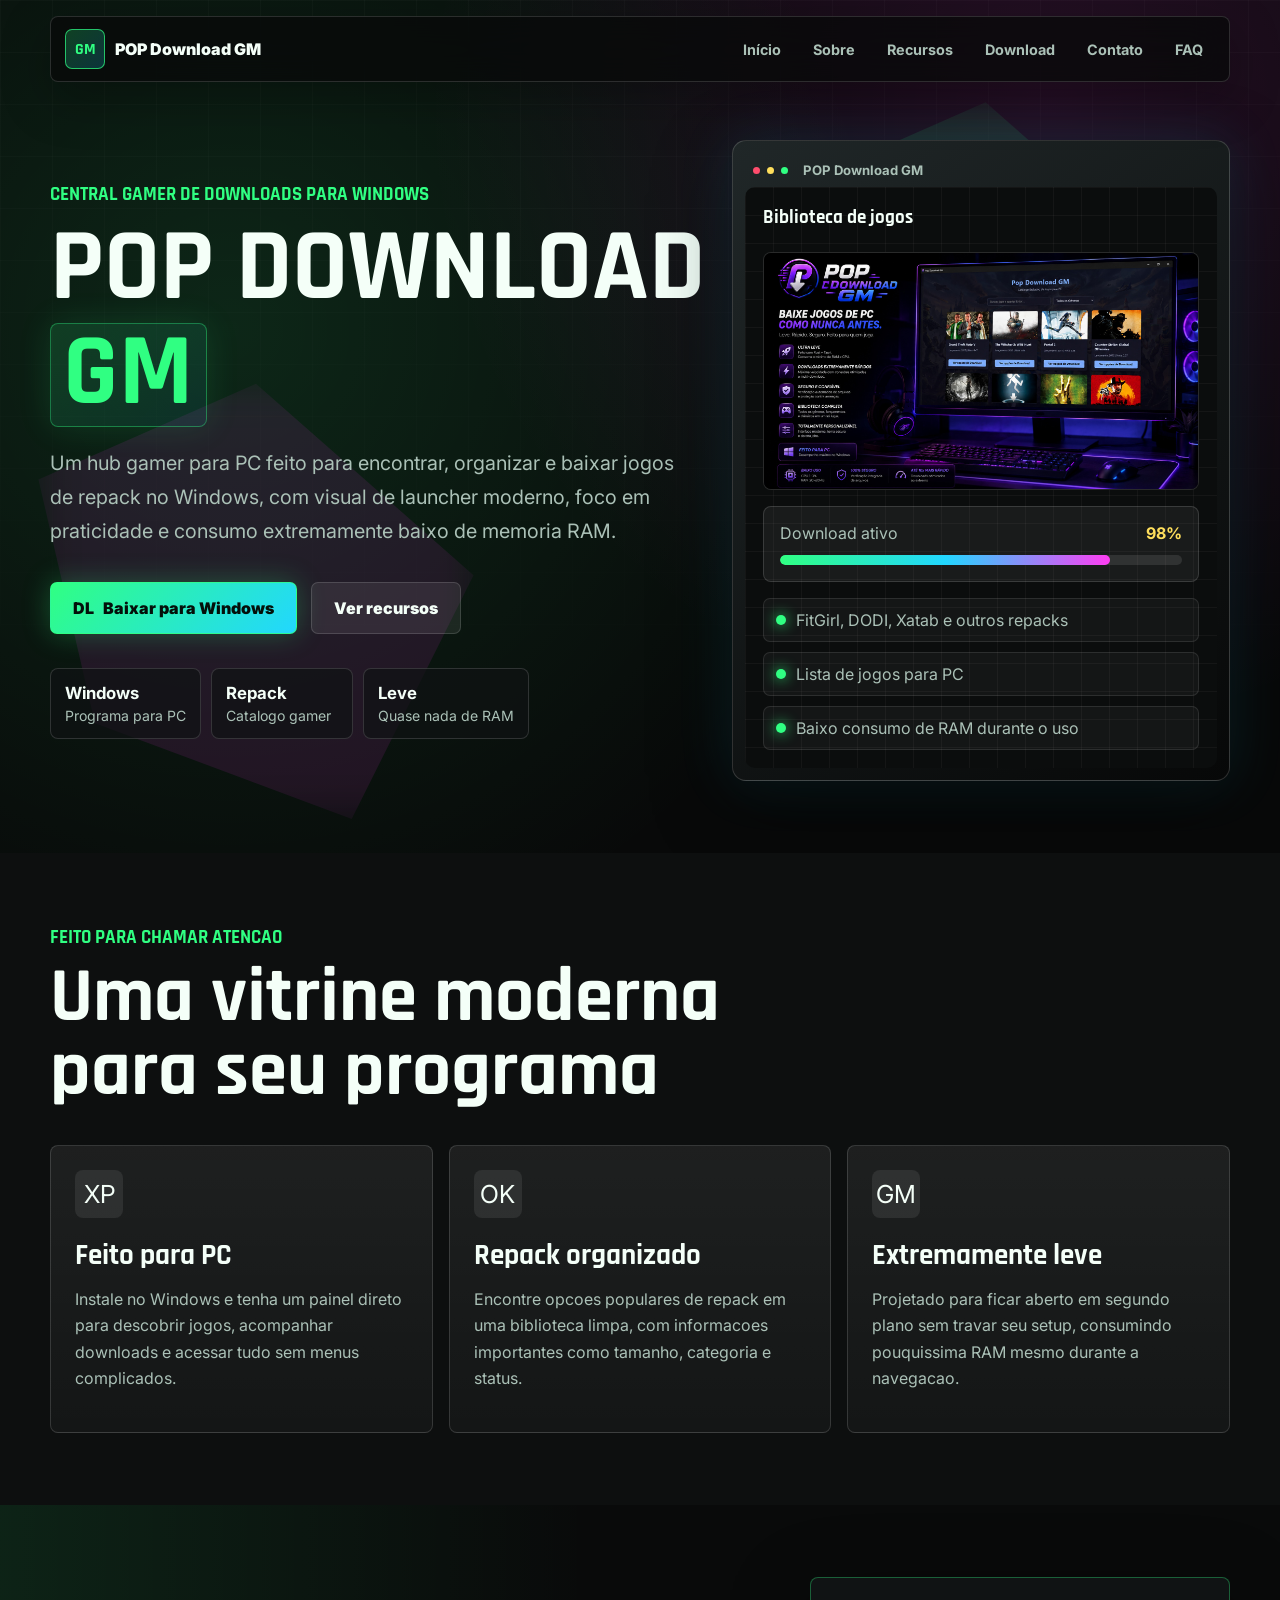
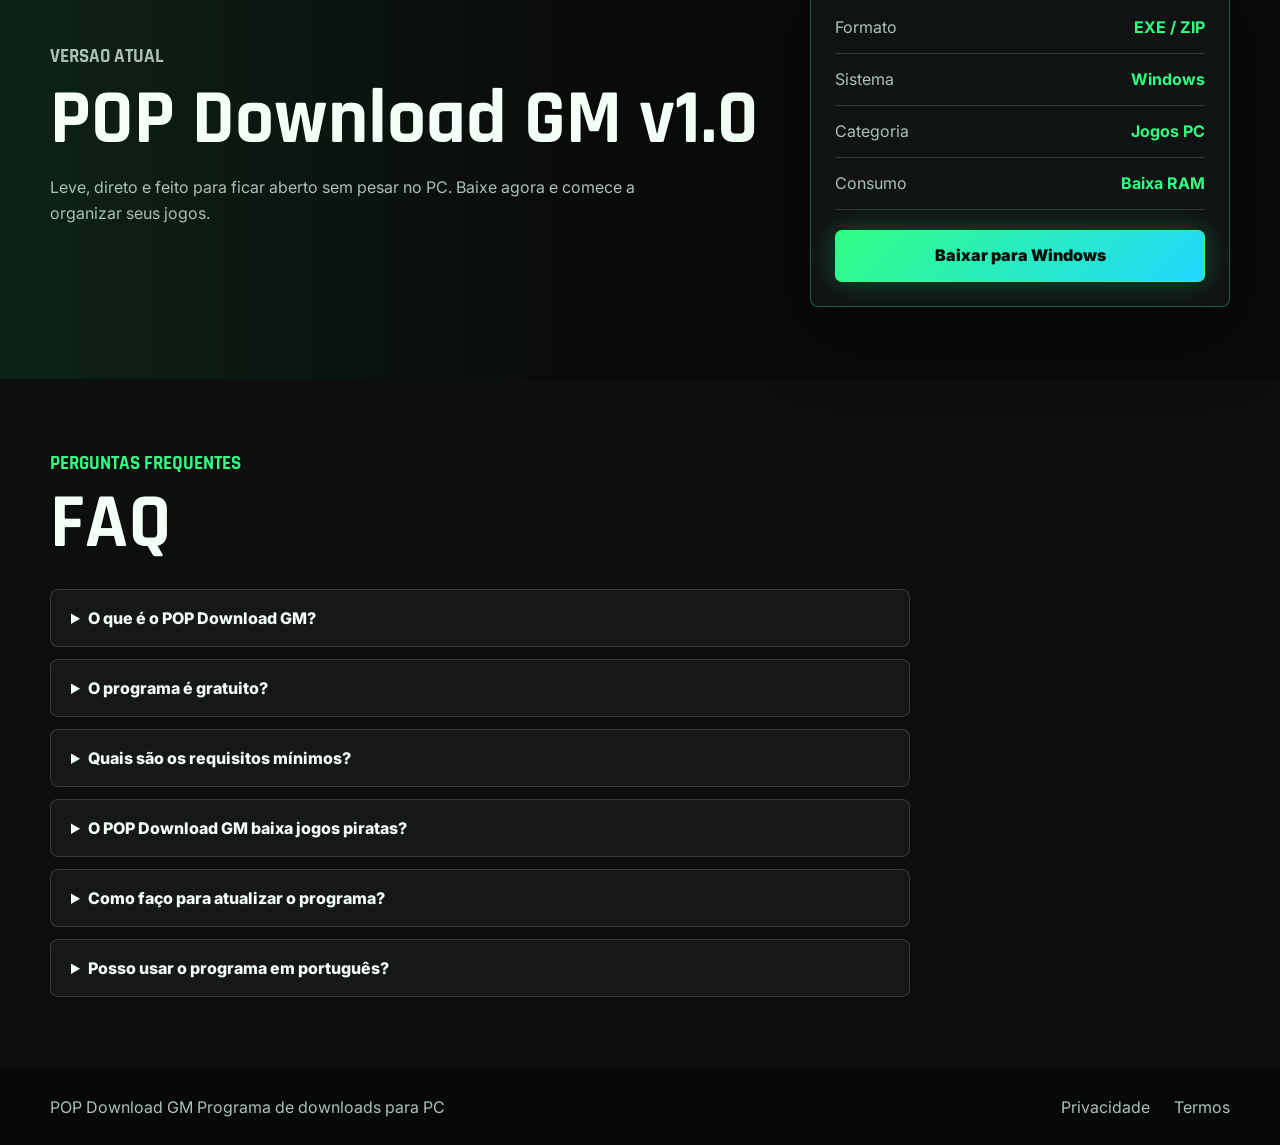
==== commit c3c10876: "Update index.html" ====
--- a/index.html
+++ b/index.html
@@ -1,15 +1,213 @@
 <!DOCTYPE html>
 <html lang="pt-BR">
 <head>
-    <meta charset="UTF-8">
-    <meta http-equiv="refresh" content="0; url=https://popdownloadgm.qzz.io">
-    <link rel="canonical" href="https://popdownloadgm.qzz.io">
-    <title>POP Download GM</title>
-    <script>
-        window.location.href = "https://popdownloadgm.qzz.io";
-    </script>
+  <meta charset="UTF-8">
+  <meta name="viewport" content="width=device-width, initial-scale=1.0">
+  <title>POP Download GM</title>
+  <meta name="description" content="Site oficial do POP Download GM, programa para Windows que organiza downloads de jogos no PC.">
+  <link rel="preconnect" href="https://fonts.googleapis.com">
+  <link rel="preconnect" href="https://fonts.gstatic.com" crossorigin>
+  <link href="https://fonts.googleapis.com/css2?family=Inter:wght@400;500;700;800;900&family=Rajdhani:wght@600;700&display=swap" rel="stylesheet">
+  <link rel="stylesheet" href="styles.css">
 </head>
 <body>
-    <p>Redirecionando para <a href="https://popdownloadgm.qzz.io">popdownloadgm.qzz.io</a>...</p>
+  <header class="site-header">
+    <a class="brand" href="index.html" aria-label="POP Download GM">
+      <span class="brand-mark">GM</span>
+      <span>POP Download GM</span>
+    </a>
+
+    <nav class="nav-links" aria-label="Navegacao principal">
+      <a href="index.html">Início</a>
+      <a href="about.html">Sobre</a>
+      <a href="#recursos">Recursos</a>
+      <a href="download.html">Download</a>
+      <a href="contact.html">Contato</a>
+      <a href="#faq">FAQ</a>
+    </nav>
+  </header>
+
+  <main id="top">
+    <section class="hero-section">
+      <div class="hero-grid" aria-hidden="true"></div>
+      <div class="hero-light hero-light-one" aria-hidden="true"></div>
+      <div class="hero-light hero-light-two" aria-hidden="true"></div>
+
+      <div class="hero-content">
+        <p class="eyebrow">Central gamer de downloads para Windows</p>
+        <h1 class="hero-title">
+          <span>POP Download</span>
+          <span class="hero-title-accent">GM</span>
+        </h1>
+        <p class="hero-copy">
+          Um hub gamer para PC feito para encontrar, organizar e baixar jogos de repack no Windows,
+          com visual de launcher moderno, foco em praticidade e consumo extremamente baixo de memoria RAM.
+        </p>
+
+        <div class="hero-actions" id="download">
+          <a class="button button-primary" href="download.html" aria-label="Baixar POP Download GM">
+            <span class="button-icon" aria-hidden="true">DL</span>
+            Baixar para Windows
+          </a>
+          <a class="button button-secondary" href="#recursos">
+            Ver recursos
+          </a>
+        </div>
+
+        <div class="hero-stats" aria-label="Destaques do programa">
+          <div>
+            <strong>Windows</strong>
+            <span>Programa para PC</span>
+          </div>
+          <div>
+            <strong>Repack</strong>
+            <span>Catalogo gamer</span>
+          </div>
+          <div>
+            <strong>Leve</strong>
+            <span>Quase nada de RAM</span>
+          </div>
+        </div>
+      </div>
+
+      <div class="app-showcase" aria-label="Previa visual do programa">
+        <div class="desktop-frame">
+          <div class="desktop-top">
+            <span></span>
+            <span></span>
+            <span></span>
+            <strong>POP Download GM</strong>
+          </div>
+          <div class="app-screen">
+            <div class="screen-header">
+              <span>Biblioteca de jogos</span>
+            </div>
+            
+            <div class="game-cover">
+              <img src="cover-preview.jpg" alt="Preview do POP Download GM" class="cover-image">
+            </div>
+
+            <div class="progress-panel">
+              <span>Download ativo</span>
+              <strong>98%</strong>
+              <div class="progress-track">
+                <div class="progress-fill"></div>
+              </div>
+            </div>
+            <div class="app-list">
+              <div><span></span> FitGirl, DODI, Xatab e outros repacks</div>
+              <div><span></span> Lista de jogos para PC</div>
+              <div><span></span> Baixo consumo de RAM durante o uso</div>
+            </div>
+          </div>
+        </div>
+      </div>
+    </section>
+
+    <section class="feature-band" id="recursos">
+      <div class="section-heading">
+        <p class="eyebrow">Feito para chamar atencao</p>
+        <h2>Uma vitrine moderna para seu programa</h2>
+      </div>
+
+      <div class="feature-grid">
+        <article class="feature-card">
+          <span class="feature-icon">XP</span>
+          <h3>Feito para PC</h3>
+          <p>Instale no Windows e tenha um painel direto para descobrir jogos, acompanhar downloads e acessar tudo sem menus complicados.</p>
+        </article>
+        <article class="feature-card">
+          <span class="feature-icon">OK</span>
+          <h3>Repack organizado</h3>
+          <p>Encontre opcoes populares de repack em uma biblioteca limpa, com informacoes importantes como tamanho, categoria e status.</p>
+        </article>
+        <article class="feature-card">
+          <span class="feature-icon">GM</span>
+          <h3>Extremamente leve</h3>
+          <p>Projetado para ficar aberto em segundo plano sem travar seu setup, consumindo pouquissima RAM mesmo durante a navegacao.</p>
+        </article>
+      </div>
+    </section>
+
+    <section class="download-band">
+      <div class="download-copy">
+        <p class="eyebrow">Versao atual</p>
+        <h2>POP Download GM v1.0</h2>
+        <p>
+          Leve, direto e feito para ficar aberto sem pesar no PC. Baixe agora e comece a organizar seus jogos.
+        </p>
+      </div>
+
+      <div class="download-panel">
+        <div class="version-row">
+          <span>Formato</span>
+          <strong>EXE / ZIP</strong>
+        </div>
+        <div class="version-row">
+          <span>Sistema</span>
+          <strong>Windows</strong>
+        </div>
+        <div class="version-row">
+          <span>Categoria</span>
+          <strong>Jogos PC</strong>
+        </div>
+        <div class="version-row">
+          <span>Consumo</span>
+          <strong>Baixa RAM</strong>
+        </div>
+        <a class="button button-primary button-full" href="download.html">Baixar para Windows</a>
+      </div>
+    </section>
+
+    <section class="faq-band" id="faq">
+      <div class="section-heading">
+        <p class="eyebrow">Perguntas frequentes</p>
+        <h2>FAQ</h2>
+      </div>
+
+      <div class="faq-list">
+        <details>
+          <summary>O que é o POP Download GM?</summary>
+          <p>É um programa leve para Windows que centraliza e organiza downloads de jogos PC, especialmente repacks. Ele funciona como um hub onde você pode pesquisar, acompanhar progresso e acessar rapidamente seus jogos baixados.</p>
+        </details>
+
+        <details>
+          <summary>O programa é gratuito?</summary>
+          <p>Sim, totalmente gratuito. Não há versão paga nem anúncios dentro do programa.</p>
+        </details>
+
+        <details>
+          <summary>Quais são os requisitos mínimos?</summary>
+          <p>Windows 10 ou 11, conexão com internet, e pouca memória RAM (o programa consome menos de 50MB). O espaço em disco depende dos jogos que você baixar.</p>
+        </details>
+
+        <details>
+          <summary>O POP Download GM baixa jogos piratas?</summary>
+          <p>Não. O programa apenas organiza downloads que você mesmo iniciar de fontes confiáveis. Você é responsável por respeitar os direitos autorais dos jogos.</p>
+        </details>
+
+        <details>
+          <summary>Como faço para atualizar o programa?</summary>
+          <p>Baixe a nova versão no site e instale por cima da anterior. Seus dados (biblioteca, downloads em andamento) serão preservados.</p>
+        </details>
+
+        <details>
+          <summary>Posso usar o programa em português?</summary>
+          <p>Sim, a interface já está em português do Brasil. Futuramente poderemos adicionar outros idiomas.</p>
+        </details>
+      </div>
+    </section>
+  </main>
+
+  <footer class="site-footer">
+    <div>
+      <span>POP Download GM</span>
+      <span>Programa de downloads para PC</span>
+    </div>
+    <div style="display: flex; gap: 24px;">
+      <a href="privacy.html">Privacidade</a>
+      <a href="terms.html">Termos</a>
+    </div>
+  </footer>
 </body>
 </html>
--- a/styles.css
+++ b/styles.css
@@ -0,0 +1,953 @@
+:root {
+  --bg: #080909;
+  --panel: #101314;
+  --panel-strong: #171b1c;
+  --line: rgba(255, 255, 255, 0.14);
+  --text: #f4fff8;
+  --muted: #abc1b7;
+  --green: #30ff82;
+  --cyan: #22d7ff;
+  --pink: #ff3df2;
+  --yellow: #ffdf5c;
+  --danger: #ff4d6d;
+  --shadow: 0 24px 80px rgba(0, 0, 0, 0.45);
+}
+
+* {
+  box-sizing: border-box;
+}
+
+html {
+  scroll-behavior: smooth;
+}
+
+body {
+  margin: 0;
+  min-width: 320px;
+  background:
+    radial-gradient(circle at 18% 12%, rgba(48, 255, 130, 0.12), transparent 25%),
+    radial-gradient(circle at 82% 4%, rgba(255, 61, 242, 0.12), transparent 22%),
+    var(--bg);
+  color: var(--text);
+  font-family: "Inter", Arial, sans-serif;
+}
+
+a {
+  color: inherit;
+  text-decoration: none;
+}
+
+.site-header {
+  position: fixed;
+  inset: 0 0 auto;
+  z-index: 10;
+  display: flex;
+  align-items: center;
+  justify-content: space-between;
+  gap: 24px;
+  width: min(1180px, calc(100% - 32px));
+  margin: 16px auto 0;
+  padding: 12px 14px;
+  border: 1px solid var(--line);
+  border-radius: 8px;
+  background: rgba(8, 9, 9, 0.78);
+  box-shadow: 0 16px 50px rgba(0, 0, 0, 0.28);
+  backdrop-filter: blur(18px);
+}
+
+.brand,
+.nav-links,
+.hero-actions,
+.hero-stats,
+.desktop-top,
+.screen-header,
+.version-row,
+.site-footer {
+  display: flex;
+  align-items: center;
+}
+
+.brand {
+  gap: 10px;
+  font-weight: 900;
+  white-space: nowrap;
+}
+
+.brand-mark {
+  display: grid;
+  width: 40px;
+  aspect-ratio: 1;
+  place-items: center;
+  border: 1px solid rgba(48, 255, 130, 0.7);
+  border-radius: 7px;
+  background: linear-gradient(135deg, rgba(48, 255, 130, 0.22), rgba(34, 215, 255, 0.2));
+  color: var(--green);
+  font-family: "Rajdhani", Arial, sans-serif;
+}
+
+.nav-links {
+  gap: 8px;
+  color: var(--muted);
+  font-size: 0.9rem;
+  font-weight: 700;
+}
+
+.nav-links a {
+  padding: 10px 12px;
+  border-radius: 7px;
+}
+
+.nav-links a:hover {
+  background: rgba(255, 255, 255, 0.08);
+  color: var(--text);
+}
+
+.hero-section {
+  position: relative;
+  display: grid;
+  grid-template-columns: minmax(0, 1.02fr) minmax(320px, 0.8fr);
+  gap: 48px;
+  min-height: 92vh;
+  padding: 140px max(24px, calc((100vw - 1180px) / 2)) 72px;
+  overflow: hidden;
+}
+
+.hero-grid {
+  position: absolute;
+  inset: 0;
+  opacity: 0.18;
+  background-image:
+    linear-gradient(rgba(255, 255, 255, 0.13) 1px, transparent 1px),
+    linear-gradient(90deg, rgba(255, 255, 255, 0.13) 1px, transparent 1px);
+  background-size: 52px 52px;
+  mask-image: linear-gradient(to bottom, black, transparent 88%);
+}
+
+.hero-light {
+  position: absolute;
+  width: 34vw;
+  min-width: 340px;
+  aspect-ratio: 1;
+  filter: blur(20px);
+  opacity: 0.38;
+  clip-path: polygon(50% 0, 100% 44%, 72% 100%, 13% 78%, 0 22%);
+}
+
+.hero-light-one {
+  top: 12%;
+  right: 6%;
+  background: rgba(48, 255, 130, 0.32);
+}
+
+.hero-light-two {
+  bottom: 4%;
+  left: 3%;
+  background: rgba(255, 61, 242, 0.26);
+}
+
+.hero-content,
+.app-showcase {
+  position: relative;
+  z-index: 1;
+}
+
+.hero-content {
+  align-self: center;
+}
+
+.eyebrow {
+  margin: 0 0 12px;
+  color: var(--green);
+  font-family: "Rajdhani", Arial, sans-serif;
+  font-size: clamp(1rem, 2vw, 1.18rem);
+  font-weight: 700;
+  text-transform: uppercase;
+}
+
+h1,
+h2,
+h3,
+p {
+  overflow-wrap: anywhere;
+}
+
+h1,
+h2,
+h3 {
+  margin: 0;
+  line-height: 0.96;
+  font-family: "Rajdhani", Arial, sans-serif;
+}
+
+h1 {
+  max-width: 780px;
+  font-size: clamp(3.8rem, 8vw, 7.9rem);
+  text-transform: uppercase;
+}
+
+.hero-title {
+  display: grid;
+  gap: 6px;
+  max-width: 940px;
+  overflow-wrap: normal;
+}
+
+.hero-title span {
+  display: block;
+  width: fit-content;
+  max-width: 100%;
+  white-space: nowrap;
+}
+
+.hero-title-accent {
+  padding: 0 0.12em 0.04em;
+  border: 1px solid rgba(48, 255, 130, 0.36);
+  border-radius: 8px;
+  background: linear-gradient(135deg, rgba(48, 255, 130, 0.14), rgba(34, 215, 255, 0.08));
+  color: var(--green);
+  box-shadow: 0 0 34px rgba(48, 255, 130, 0.12);
+}
+
+h2 {
+  font-size: clamp(2.35rem, 6vw, 5rem);
+}
+
+h3 {
+  font-size: 1.8rem;
+}
+
+.hero-copy {
+  max-width: 680px;
+  margin: 20px 0 0;
+  color: var(--muted);
+  font-size: clamp(1rem, 1.8vw, 1.24rem);
+  line-height: 1.7;
+}
+
+.hero-actions {
+  flex-wrap: wrap;
+  gap: 14px;
+  margin-top: 34px;
+}
+
+.button {
+  display: inline-flex;
+  align-items: center;
+  justify-content: center;
+  min-height: 52px;
+  padding: 0 22px;
+  border: 1px solid var(--line);
+  border-radius: 7px;
+  font-weight: 900;
+  line-height: 1.1;
+  transition: transform 180ms ease, border-color 180ms ease, box-shadow 180ms ease;
+}
+
+.button:hover {
+  transform: translateY(-2px);
+}
+
+.button-primary {
+  border-color: rgba(48, 255, 130, 0.8);
+  background: linear-gradient(135deg, var(--green), var(--cyan));
+  color: #04100a;
+  box-shadow: 0 0 28px rgba(48, 255, 130, 0.26);
+}
+
+.button-secondary {
+  background: rgba(255, 255, 255, 0.08);
+  color: var(--text);
+}
+
+.button-full {
+  width: 100%;
+  margin-top: 20px;
+}
+
+.button-icon {
+  margin-right: 9px;
+}
+
+.hero-stats {
+  flex-wrap: wrap;
+  gap: 10px;
+  margin-top: 34px;
+}
+
+.hero-stats div {
+  min-width: 142px;
+  padding: 14px;
+  border: 1px solid var(--line);
+  border-radius: 8px;
+  background: rgba(16, 19, 20, 0.72);
+}
+
+.hero-stats strong,
+.hero-stats span {
+  display: block;
+}
+
+.hero-stats strong {
+  color: var(--text);
+  font-size: 1.05rem;
+}
+
+.hero-stats span {
+  margin-top: 4px;
+  color: var(--muted);
+  font-size: 0.88rem;
+}
+
+.app-showcase {
+  display: grid;
+  place-items: center;
+  min-height: 520px;
+}
+
+.desktop-frame {
+  width: min(520px, 100%);
+  padding: 12px;
+  border: 1px solid rgba(255, 255, 255, 0.16);
+  border-radius: 14px;
+  background: linear-gradient(145deg, #202728, #070808);
+  box-shadow: var(--shadow), 0 0 55px rgba(34, 215, 255, 0.14);
+}
+
+.desktop-top {
+  justify-content: flex-start;
+  gap: 7px;
+  height: 34px;
+  padding: 0 8px;
+}
+
+.desktop-top span {
+  display: block;
+  width: 7px;
+  aspect-ratio: 1;
+  border-radius: 50%;
+  background: var(--line);
+}
+
+.desktop-top span:nth-child(1) {
+  background: var(--danger);
+}
+
+.desktop-top span:nth-child(2) {
+  background: var(--yellow);
+}
+
+.desktop-top span:nth-child(3) {
+  background: var(--green);
+}
+
+.desktop-top strong {
+  margin-left: 8px;
+  color: var(--muted);
+  font-size: 0.82rem;
+}
+
+.app-screen {
+  min-height: 430px;
+  padding: 18px;
+  border-radius: 10px;
+  background:
+    linear-gradient(rgba(255, 255, 255, 0.04) 1px, transparent 1px),
+    linear-gradient(90deg, rgba(255, 255, 255, 0.04) 1px, transparent 1px),
+    #0b0d0d;
+  background-size: 28px 28px;
+}
+
+.screen-header {
+  justify-content: space-between;
+  gap: 12px;
+  font-family: "Rajdhani", Arial, sans-serif;
+}
+
+.screen-header span {
+  font-size: 1.2rem;
+  font-weight: 700;
+}
+
+.screen-header strong {
+  padding: 6px 10px;
+  border-radius: 999px;
+  background: rgba(48, 255, 130, 0.12);
+  color: var(--green);
+  font-size: 0.84rem;
+}
+
+.game-cover {
+  position: relative;
+  display: flex;
+  align-items: end;
+  min-height: 238px;
+  margin-top: 22px;
+  padding: 18px;
+  border: 1px solid rgba(255, 255, 255, 0.12);
+  border-radius: 8px;
+  overflow: hidden;
+  background:
+    linear-gradient(135deg, rgba(48, 255, 130, 0.16), transparent 42%),
+    linear-gradient(315deg, rgba(255, 61, 242, 0.2), transparent 45%),
+    repeating-linear-gradient(45deg, #161b1c 0 12px, #0f1213 12px 24px);
+}
+
+.game-cover::before {
+  content: "";
+  position: absolute;
+  inset: 18px;
+  border: 1px solid rgba(48, 255, 130, 0.24);
+  transform: skew(-8deg);
+}
+
+.cover-badge {
+  position: absolute;
+  top: 16px;
+  right: 16px;
+  padding: 8px 10px;
+  border-radius: 6px;
+  background: var(--pink);
+  color: #160016;
+  font-weight: 900;
+}
+
+.cover-title {
+  position: relative;
+  font-family: "Rajdhani", Arial, sans-serif;
+  font-size: 2.4rem;
+  font-weight: 700;
+}
+
+.progress-panel {
+  margin-top: 16px;
+  padding: 16px;
+  border: 1px solid var(--line);
+  border-radius: 8px;
+  background: rgba(255, 255, 255, 0.06);
+}
+
+.progress-panel span,
+.progress-panel strong {
+  display: inline-block;
+}
+
+.progress-panel span {
+  color: var(--muted);
+}
+
+.progress-panel strong {
+  float: right;
+  color: var(--yellow);
+}
+
+.progress-track {
+  clear: both;
+  height: 10px;
+  margin-top: 12px;
+  border-radius: 999px;
+  background: rgba(255, 255, 255, 0.1);
+  overflow: hidden;
+}
+
+.progress-fill {
+  width: 82%;
+  height: 100%;
+  border-radius: inherit;
+  background: linear-gradient(90deg, var(--green), var(--cyan), var(--pink));
+}
+
+.app-list {
+  display: grid;
+  gap: 10px;
+  margin-top: 16px;
+}
+
+.app-list div {
+  display: flex;
+  align-items: center;
+  gap: 10px;
+  min-height: 44px;
+  padding: 0 12px;
+  border: 1px solid rgba(255, 255, 255, 0.1);
+  border-radius: 7px;
+  color: var(--muted);
+  background: rgba(255, 255, 255, 0.04);
+}
+
+.app-list span {
+  width: 10px;
+  aspect-ratio: 1;
+  border-radius: 50%;
+  background: var(--green);
+  box-shadow: 0 0 14px var(--green);
+}
+
+.feature-band,
+.download-band,
+.faq-band {
+  padding: 72px max(24px, calc((100vw - 1180px) / 2));
+}
+
+.feature-band {
+  background: #0d0f0f;
+}
+
+.section-heading {
+  max-width: 760px;
+}
+
+.feature-grid {
+  display: grid;
+  grid-template-columns: repeat(3, minmax(0, 1fr));
+  gap: 16px;
+  margin-top: 36px;
+}
+
+.feature-card {
+  min-height: 250px;
+  padding: 24px;
+  border: 1px solid var(--line);
+  border-radius: 8px;
+  background: linear-gradient(180deg, rgba(255, 255, 255, 0.07), rgba(255, 255, 255, 0.03));
+}
+
+.feature-icon {
+  display: grid;
+  width: 48px;
+  aspect-ratio: 1;
+  place-items: center;
+  margin-bottom: 24px;
+  border-radius: 8px;
+  background: rgba(255, 255, 255, 0.08);
+  font-size: 1.55rem;
+}
+
+.feature-card p,
+.download-copy p,
+.faq-list p {
+  color: var(--muted);
+  line-height: 1.65;
+}
+
+.download-band {
+  display: grid;
+  grid-template-columns: minmax(0, 1fr) minmax(280px, 420px);
+  gap: 32px;
+  align-items: center;
+  background:
+    linear-gradient(90deg, rgba(48, 255, 130, 0.1), transparent 46%),
+    #090a0a;
+}
+
+.download-copy p {
+  max-width: 660px;
+}
+
+.download-panel {
+  padding: 24px;
+  border: 1px solid rgba(48, 255, 130, 0.32);
+  border-radius: 8px;
+  background: var(--panel);
+  box-shadow: var(--shadow);
+}
+
+.version-row {
+  justify-content: space-between;
+  gap: 18px;
+  min-height: 52px;
+  border-bottom: 1px solid var(--line);
+}
+
+.version-row span {
+  color: var(--muted);
+}
+
+.version-row strong {
+  color: var(--green);
+}
+
+.faq-band {
+  background: #0d0f0f;
+}
+
+.faq-list {
+  display: grid;
+  gap: 12px;
+  max-width: 860px;
+  margin-top: 28px;
+}
+
+details {
+  border: 1px solid var(--line);
+  border-radius: 8px;
+  background: rgba(255, 255, 255, 0.04);
+}
+
+summary {
+  cursor: pointer;
+  padding: 18px 20px;
+  font-weight: 800;
+}
+
+details p {
+  margin: 0;
+  padding: 0 20px 20px;
+}
+
+.site-footer {
+  justify-content: space-between;
+  gap: 16px;
+  padding: 28px max(24px, calc((100vw - 1180px) / 2));
+  color: var(--muted);
+  background: #070808;
+}
+
+.download-hero {
+  position: relative;
+  display: grid;
+  grid-template-columns: minmax(0, 1fr) minmax(300px, 430px);
+  gap: 36px;
+  align-items: center;
+  min-height: 82vh;
+  padding: 140px max(24px, calc((100vw - 1180px) / 2)) 72px;
+  overflow: hidden;
+}
+
+.download-hero-copy,
+.release-card {
+  position: relative;
+  z-index: 1;
+}
+
+.download-title {
+  max-width: 820px;
+  font-size: clamp(3.3rem, 8vw, 7.4rem);
+}
+
+.download-hero-copy p {
+  max-width: 720px;
+  color: var(--muted);
+  font-size: clamp(1rem, 1.7vw, 1.2rem);
+  line-height: 1.7;
+}
+
+.release-card,
+.download-option,
+.notice-panel {
+  border: 1px solid var(--line);
+  border-radius: 8px;
+  background: linear-gradient(180deg, rgba(255, 255, 255, 0.07), rgba(255, 255, 255, 0.03));
+  box-shadow: var(--shadow);
+}
+
+.release-card {
+  padding: 24px;
+}
+
+.release-status,
+.release-meter {
+  padding-bottom: 18px;
+  border-bottom: 1px solid var(--line);
+}
+
+.release-status span,
+.release-status strong,
+.release-meter span,
+.release-meter strong,
+.release-specs span,
+.release-specs strong {
+  display: block;
+}
+
+.release-status span,
+.release-meter span,
+.release-specs span {
+  color: var(--muted);
+}
+
+.release-status strong {
+  margin-top: 6px;
+  color: var(--green);
+  font-family: "Rajdhani", Arial, sans-serif;
+  font-size: 3.2rem;
+  line-height: 1;
+}
+
+.release-meter {
+  margin-top: 18px;
+}
+
+.release-meter strong {
+  margin-top: 5px;
+  color: var(--yellow);
+}
+
+.release-specs {
+  display: grid;
+  gap: 14px;
+  margin-top: 18px;
+}
+
+.release-specs div {
+  display: flex;
+  align-items: center;
+  justify-content: space-between;
+  gap: 16px;
+  min-height: 48px;
+  padding: 0 12px;
+  border: 1px solid rgba(255, 255, 255, 0.1);
+  border-radius: 7px;
+  background: rgba(255, 255, 255, 0.04);
+}
+
+.release-specs strong {
+  color: var(--text);
+  text-align: right;
+}
+
+.download-options-band,
+.requirements-band,
+.notice-band,
+.changelog-band {
+  padding: 72px max(24px, calc((100vw - 1180px) / 2));
+}
+
+.download-options-band,
+.changelog-band {
+  background: #0d0f0f;
+}
+
+.download-options-grid {
+  display: grid;
+  grid-template-columns: repeat(3, minmax(0, 1fr));
+  gap: 16px;
+  margin-top: 36px;
+}
+
+.download-option {
+  min-height: 330px;
+  padding: 24px;
+}
+
+.download-option.is-featured {
+  border-color: rgba(48, 255, 130, 0.38);
+  background:
+    linear-gradient(135deg, rgba(48, 255, 130, 0.12), rgba(255, 255, 255, 0.04)),
+    var(--panel);
+}
+
+.download-option p {
+  min-height: 100px;
+  color: var(--muted);
+  line-height: 1.65;
+}
+
+.requirements-band {
+  display: grid;
+  grid-template-columns: minmax(0, 1fr) minmax(300px, 470px);
+  gap: 36px;
+  align-items: center;
+  background:
+    linear-gradient(90deg, rgba(34, 215, 255, 0.08), transparent 48%),
+    #090a0a;
+}
+
+.requirements-copy p {
+  max-width: 650px;
+  color: var(--muted);
+  line-height: 1.7;
+}
+
+.requirements-grid {
+  display: grid;
+  gap: 0;
+  padding: 20px;
+  border: 1px solid rgba(48, 255, 130, 0.26);
+  border-radius: 8px;
+  background: var(--panel);
+}
+
+.notice-band {
+  background:
+    linear-gradient(135deg, rgba(255, 61, 242, 0.08), transparent 44%),
+    #0d0f0f;
+}
+
+.notice-panel {
+  max-width: 900px;
+  padding: 28px;
+}
+
+.notice-panel p {
+  color: var(--muted);
+  line-height: 1.7;
+}
+
+.timeline {
+  display: grid;
+  gap: 14px;
+  max-width: 920px;
+  margin-top: 34px;
+}
+
+.timeline article {
+  display: grid;
+  grid-template-columns: 58px minmax(0, 1fr);
+  gap: 18px;
+  padding: 20px;
+  border: 1px solid var(--line);
+  border-radius: 8px;
+  background: rgba(255, 255, 255, 0.04);
+}
+
+.timeline article > span {
+  display: grid;
+  width: 48px;
+  aspect-ratio: 1;
+  place-items: center;
+  border-radius: 8px;
+  background: rgba(48, 255, 130, 0.12);
+  color: var(--green);
+  font-family: "Rajdhani", Arial, sans-serif;
+  font-size: 1.4rem;
+  font-weight: 700;
+}
+
+.timeline p {
+  color: var(--muted);
+  line-height: 1.65;
+}
+
+@media (max-width: 900px) {
+  .site-header {
+    position: absolute;
+  }
+
+  .nav-links {
+    display: none;
+  }
+
+  .hero-section,
+  .download-band,
+  .download-hero,
+  .requirements-band {
+    grid-template-columns: 1fr;
+  }
+
+  .hero-section,
+  .download-hero {
+    padding-top: 118px;
+  }
+
+  .app-showcase {
+    min-height: auto;
+  }
+
+  .feature-grid {
+    grid-template-columns: 1fr;
+  }
+
+  .download-options-grid {
+    grid-template-columns: 1fr;
+  }
+}
+
+@media (max-width: 560px) {
+  .site-header {
+    width: min(100% - 20px, 1180px);
+    margin-top: 10px;
+  }
+
+  .hero-section,
+  .feature-band,
+  .download-band,
+  .faq-band,
+  .download-hero,
+  .download-options-band,
+  .requirements-band,
+  .notice-band,
+  .changelog-band {
+    padding-left: 18px;
+    padding-right: 18px;
+  }
+
+  .hero-section,
+  .download-hero {
+    gap: 32px;
+    padding-bottom: 54px;
+  }
+
+  h1 {
+    font-size: clamp(3rem, 15vw, 5.2rem);
+  }
+
+  .hero-title span {
+    white-space: normal;
+  }
+
+  .button {
+    width: 100%;
+  }
+
+  .hero-stats div {
+    flex: 1 1 100%;
+  }
+
+  .app-screen {
+    min-height: 430px;
+  }
+
+  .game-cover {
+    min-height: 200px;
+  }
+
+  .site-footer {
+    align-items: flex-start;
+    flex-direction: column;
+  }
+
+  .timeline article {
+    grid-template-columns: 1fr;
+  }
+}
+/* Estilos para imagem no game-cover */
+.game-cover {
+  position: relative;
+  min-height: 238px;
+  overflow: hidden;
+  border-radius: 8px;
+  background: #0b0d0d; /* fallback caso a imagem demore */
+}
+
+.cover-image {
+  width: 100%;
+  height: 100%;
+  object-fit: cover;
+  position: absolute;
+  top: 0;
+  left: 0;
+  z-index: 0;
+  display: block;
+}
+
+.cover-badge {
+  position: absolute;
+  top: 16px;
+  right: 16px;
+  z-index: 2;
+  background: var(--pink);
+  padding: 8px 10px;
+  border-radius: 6px;
+  font-weight: 900;
+  color: #160016;
+}
+
+/* Remove o pseudo-elemento antigo que criava borda inclinada */
+.game-cover::before {
+  display: none;
+}
+
+/* Ajusta o título que não é mais necessário, mas mantém compatibilidade */
+.cover-title {
+  display: none;
+}
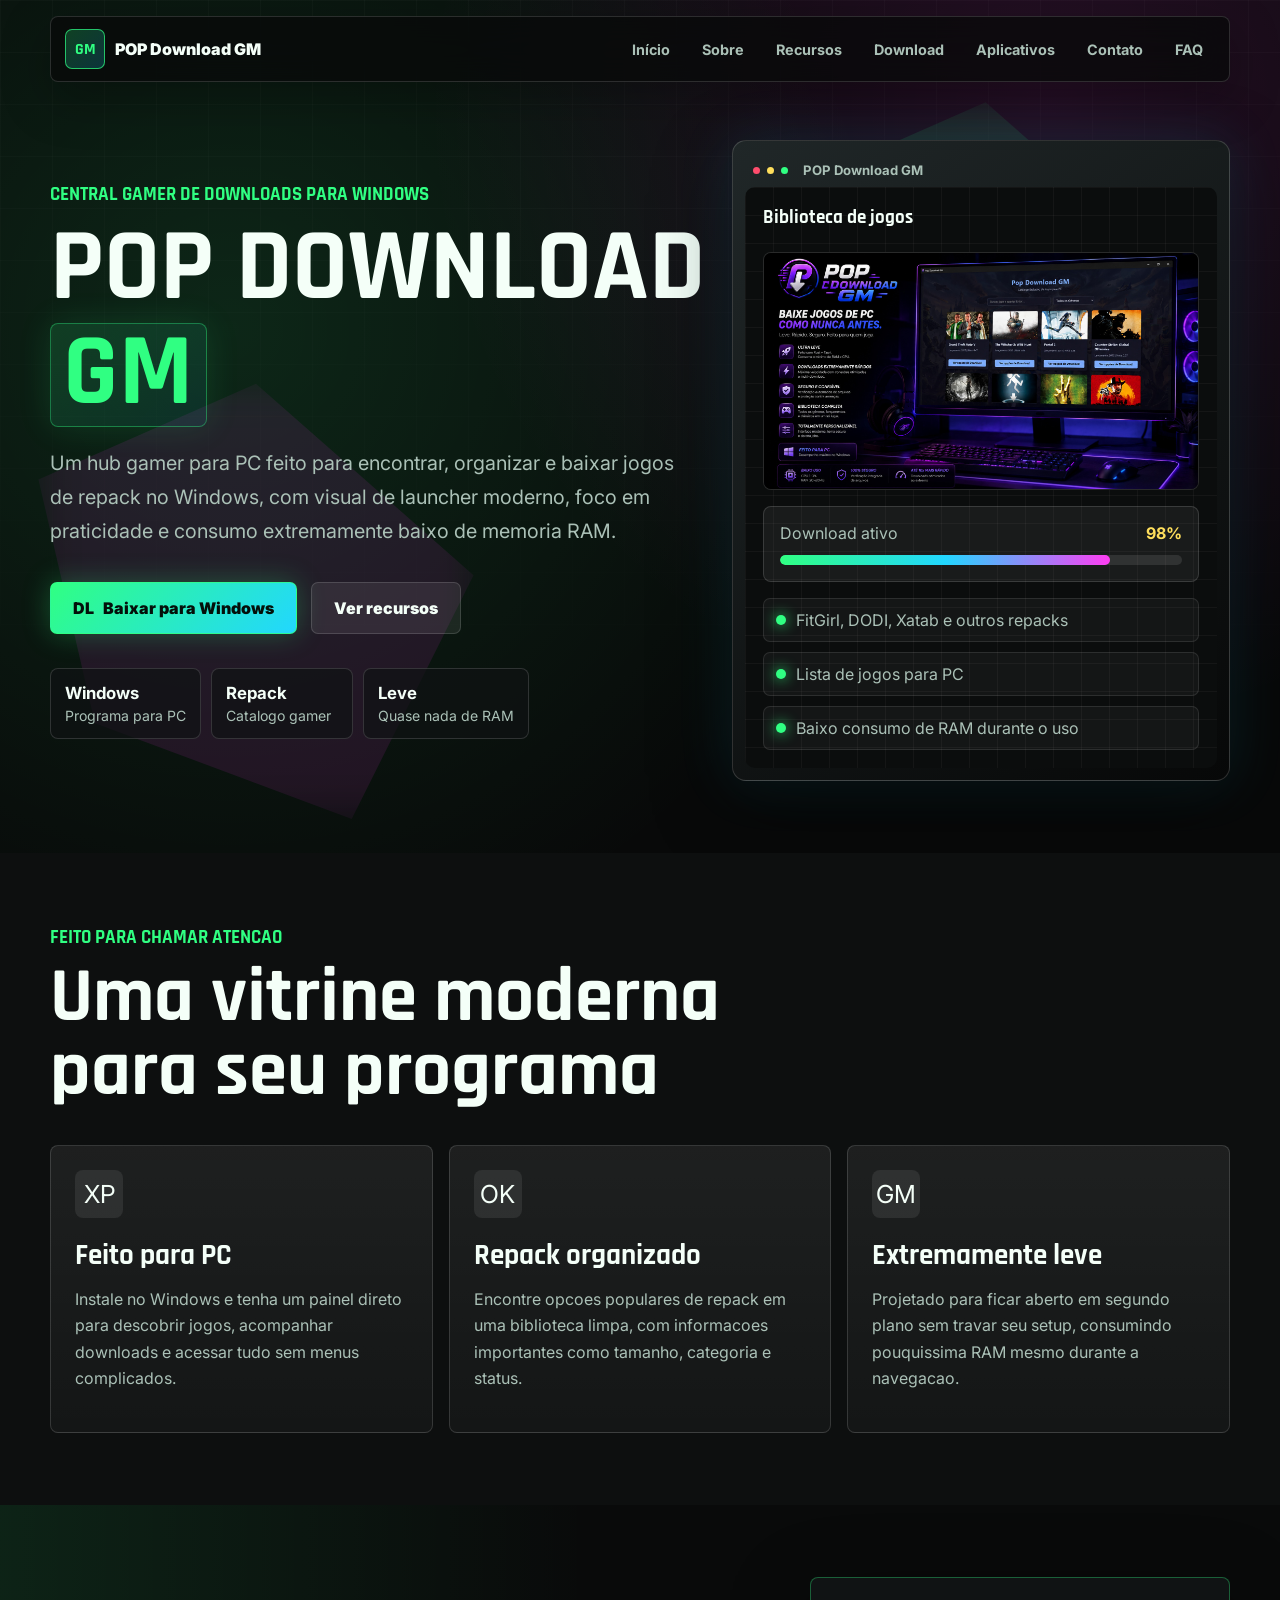
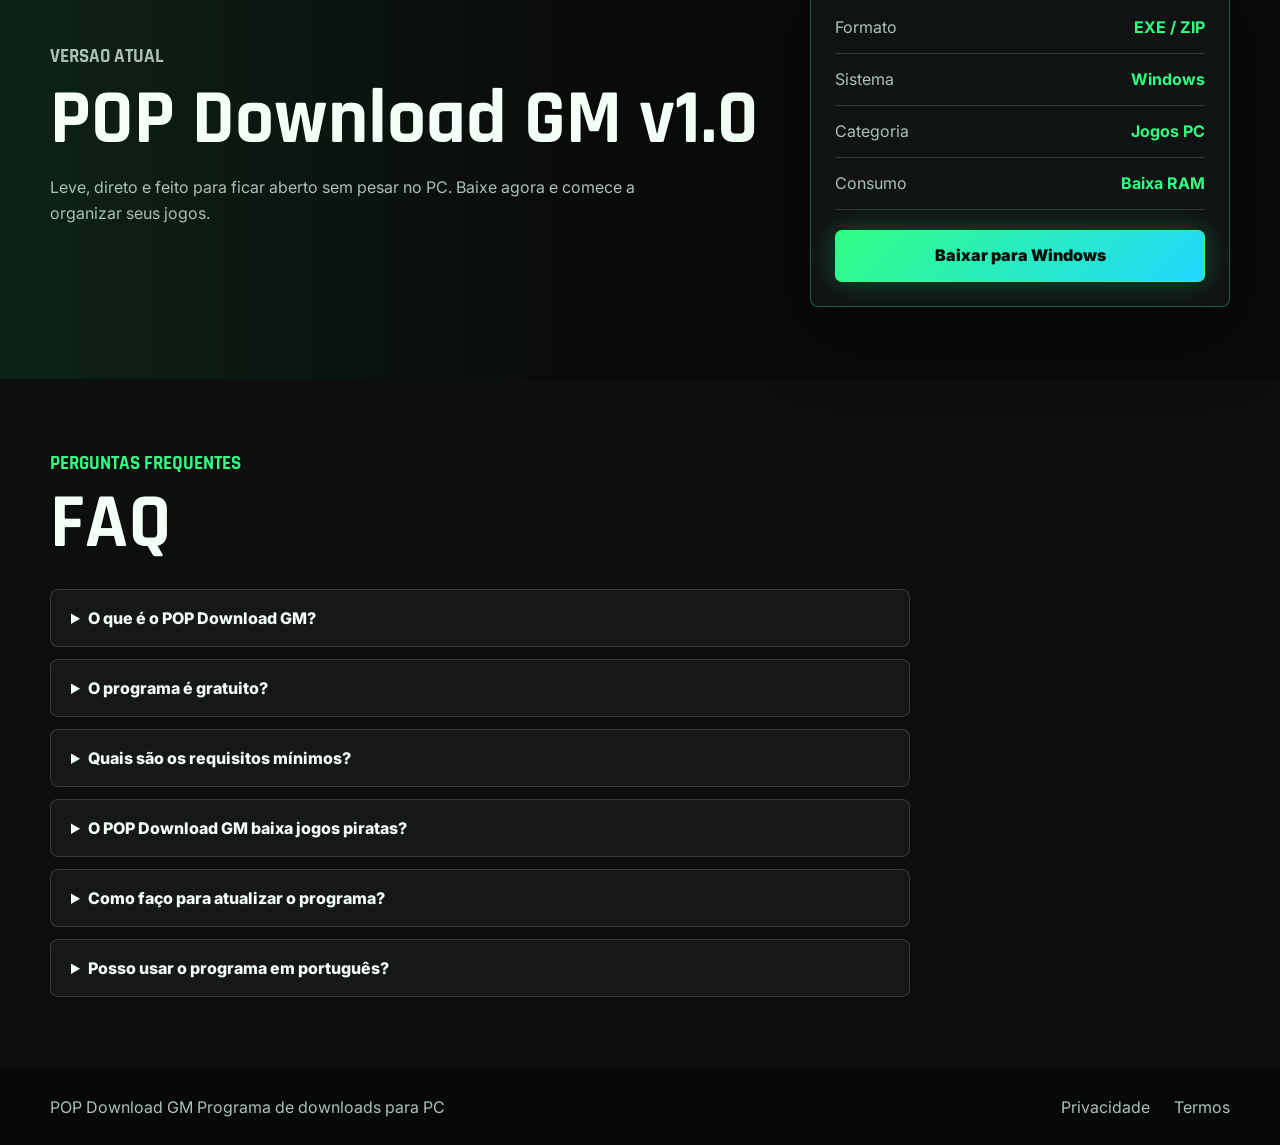
==== commit 268db9b3: "Update navigation links in index.html" ====
--- a/index.html
+++ b/index.html
@@ -18,13 +18,14 @@
     </a>
 
     <nav class="nav-links" aria-label="Navegacao principal">
-      <a href="index.html">Início</a>
-      <a href="about.html">Sobre</a>
-      <a href="#recursos">Recursos</a>
-      <a href="download.html">Download</a>
-      <a href="contact.html">Contato</a>
-      <a href="#faq">FAQ</a>
-    </nav>
+  <a href="index.html">Início</a>
+  <a href="about.html">Sobre</a>
+  <a href="index.html#recursos">Recursos</a>
+  <a href="download.html">Download</a>
+  <a href="apps.html">Aplicativos</a>
+  <a href="contact.html">Contato</a>
+  <a href="index.html#faq">FAQ</a>
+</nav>
   </header>
 
   <main id="top">
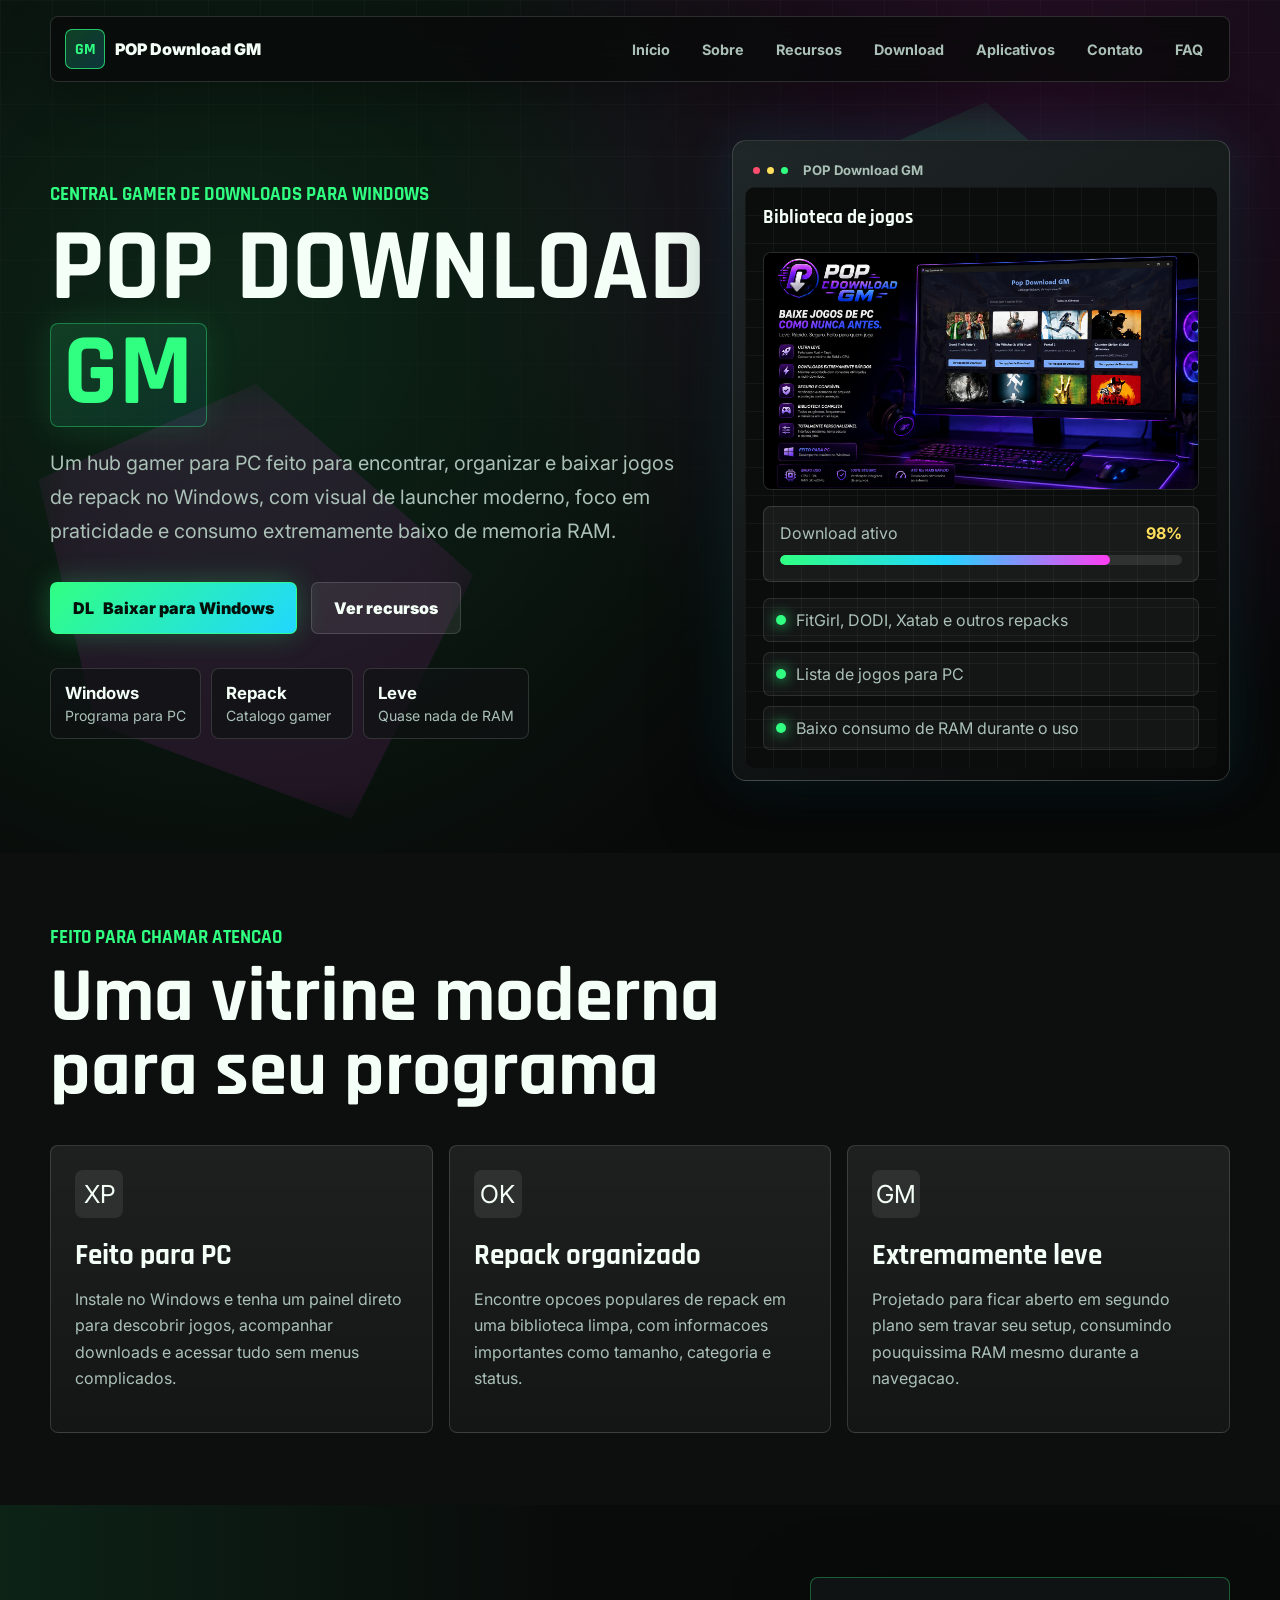
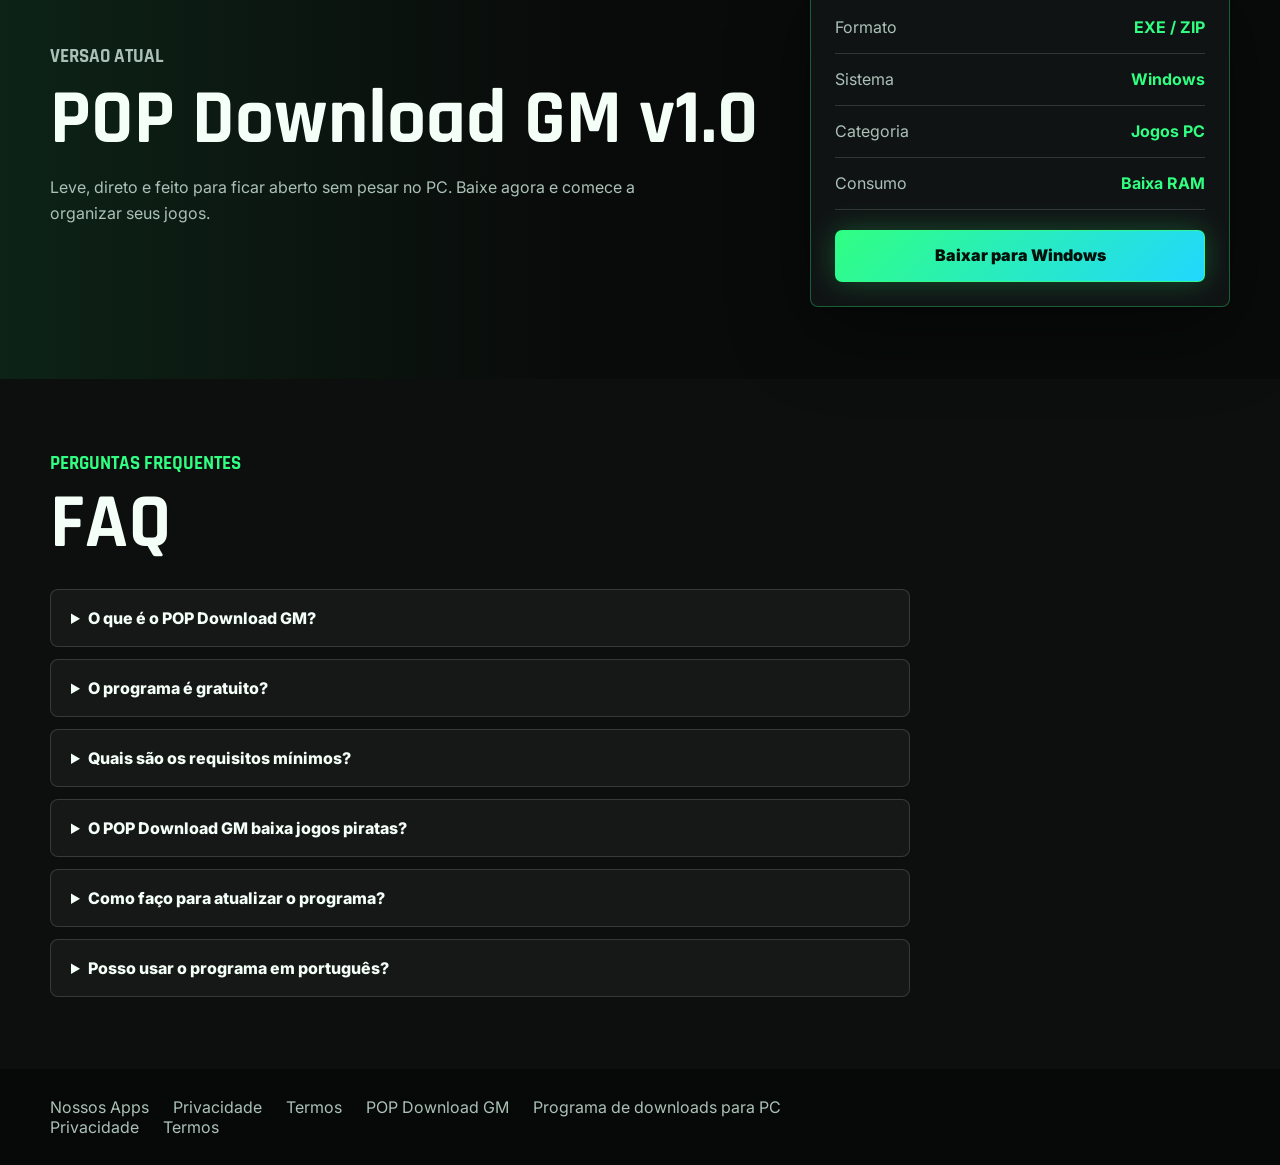
==== commit 6019c4ab: "Update index.html" ====
--- a/index.html
+++ b/index.html
@@ -202,6 +202,10 @@
 
   <footer class="site-footer">
     <div>
+      <div style="display: flex; gap: 24px;">
+  <a href="apps.html">Nossos Apps</a>
+  <a href="privacy.html">Privacidade</a>
+  <a href="terms.html">Termos</a>
       <span>POP Download GM</span>
       <span>Programa de downloads para PC</span>
     </div>
